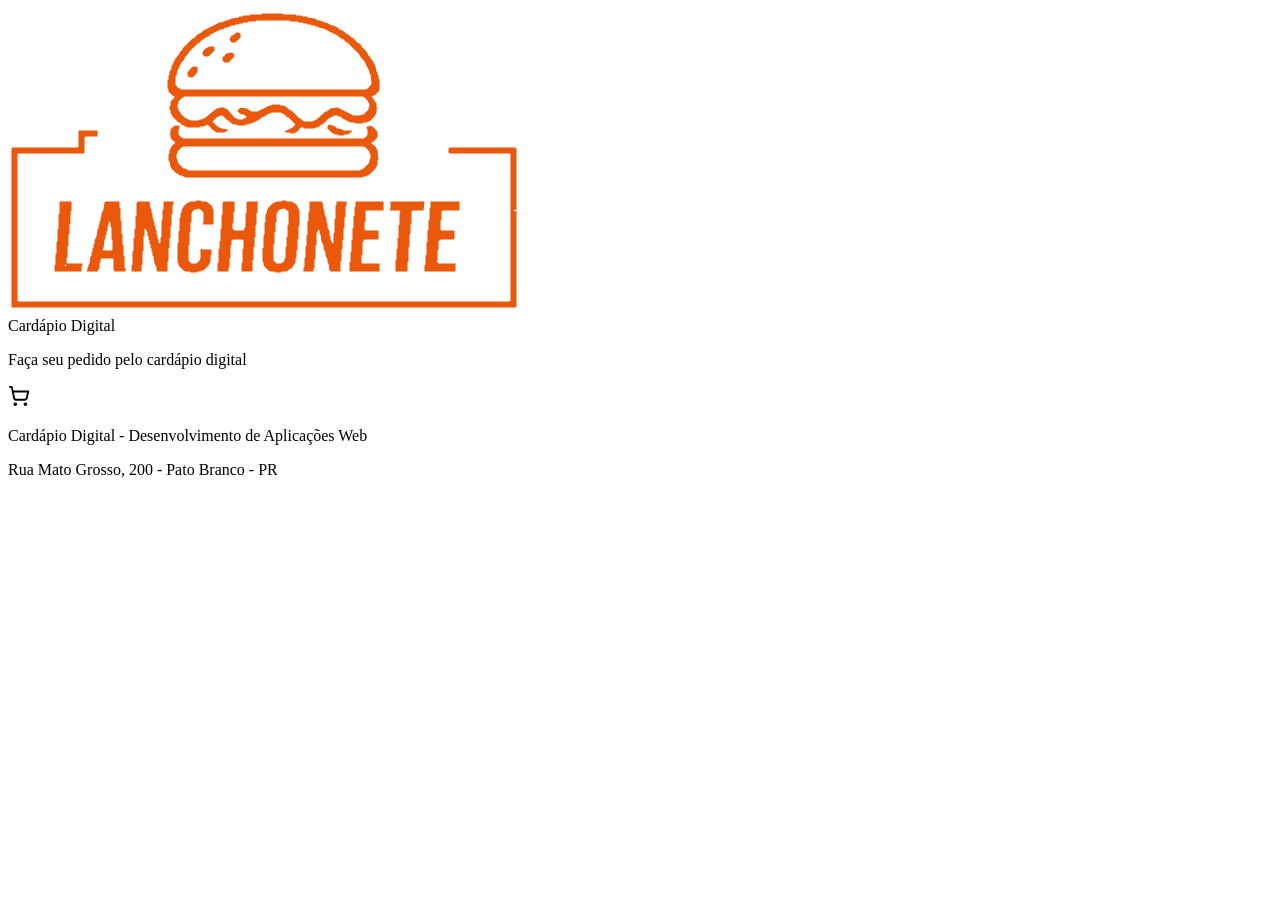
==== cardapio-html/index.html @ b9a0f02f "cardapio_1" ====
<!DOCTYPE html>
<html lang="pt-BR">

<head>
    <meta charset="UTF-8">
    <meta name="viewport" content="width=device-width, initial-scale=1.0">
    <title>Cardápio Digital</title>
</head>

<body>
    <header>
        <div>
            <img src="./assets/img/logo_lanchonete.svg" alt="Logo">
            <div>Cardápio Digital</div>
            <p>Faça seu pedido pelo cardápio digital</p>
        </div>

        <div>
            <img src="./assets/img/cart.svg" alt="Carrinho">
        </div>

    </header>
    <nav>
        <!-- colocar as opções de navegação aqui-->
    </nav>

    <main>
        <!-- colocar o conteudo principal aqui-->
    </main>

    <footer>
        <p>Cardápio Digital - Desenvolvimento de Aplicações Web</p>
        <p>Rua Mato Grosso, 200 - Pato Branco - PR</p>
    </footer>
</body>

</html>
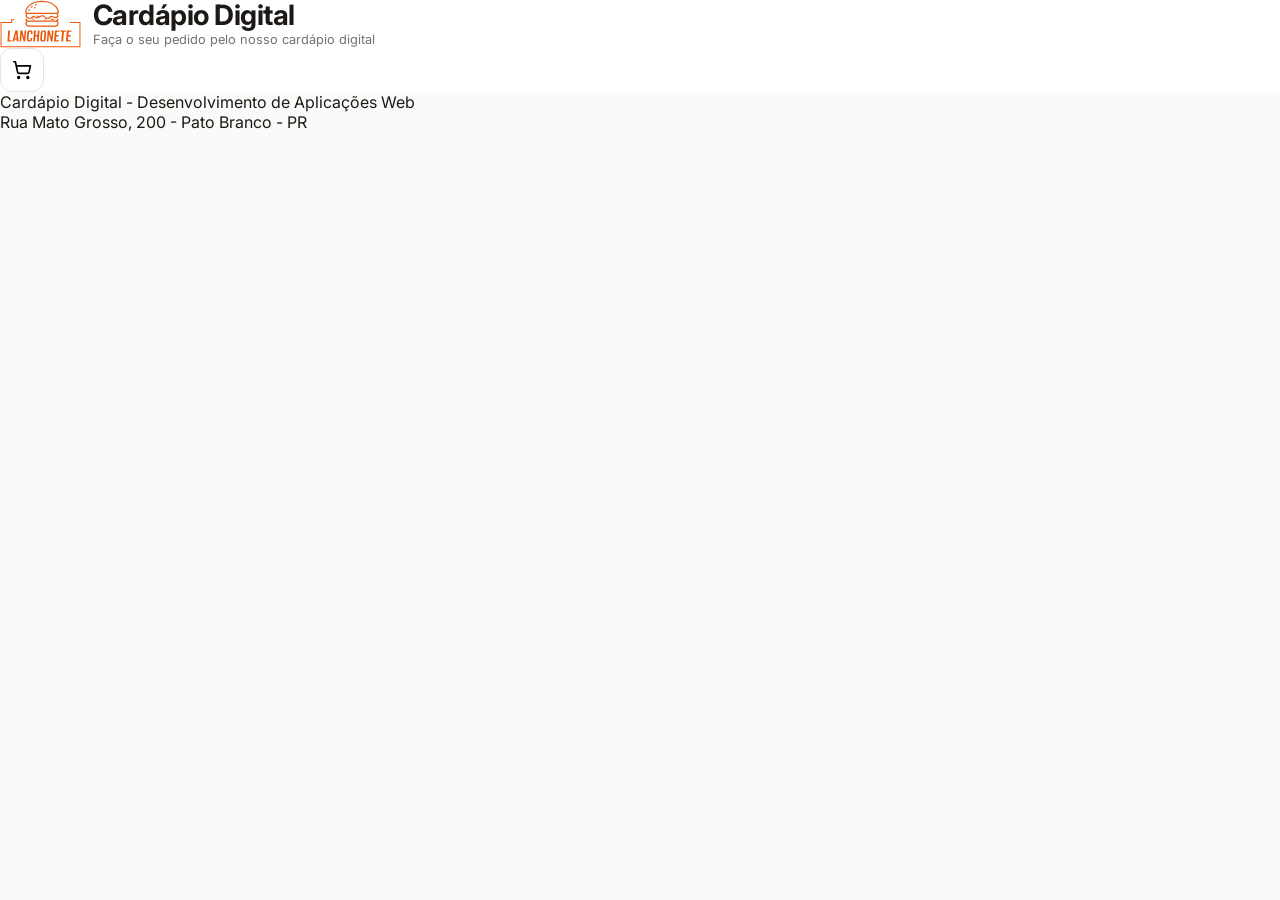
==== commit f0a68fc8: "alteração aula 14/08" ====
--- a/cardapio-html/index.html
+++ b/cardapio-html/index.html
@@ -5,17 +5,25 @@
     <meta charset="UTF-8">
     <meta name="viewport" content="width=device-width, initial-scale=1.0">
     <title>Cardápio Digital</title>
+
+    <link rel="preconnect" href="https://fonts.googleapis.com">
+    <link rel="preconnect" href="https://fonts.gstatic.com" crossorigin>
+    <link href="https://fonts.googleapis.com/css2?family=Inter:ital,opsz,wght@0,14..32,100..900;1,14..32,100..900&display=swap" rel="stylesheet">
+    
+    <link rel="stylesheet" href="./assets/css/estilo.css">
 </head>
 
 <body>
     <header>
-        <div>
+        <div class="brand">
             <img src="./assets/img/logo_lanchonete.svg" alt="Logo">
-            <div>Cardápio Digital</div>
-            <p>Faça seu pedido pelo cardápio digital</p>
+            <div>
+                <h1>Cardápio Digital</h1>
+                <p>Faça o seu pedido pelo nosso cardápio digital</p>
+            </div>
         </div>
 
-        <div>
+        <div class="cart-button">
             <img src="./assets/img/cart.svg" alt="Carrinho">
         </div>
 
--- a/cardapio-html/assets/css/estilo.css
+++ b/cardapio-html/assets/css/estilo.css
@@ -0,0 +1,64 @@
+:root {
+    --text: #1c1917;
+}
+/******
+* GENERICS
+*******/
+* {
+    margin: 0;
+    padding: 0;
+    box-sizing: border-box;
+}
+body {
+    font-family: "Inter", sans-serif;
+    color: var(--text);
+    min-height: 100vh;
+    color: var(--text);
+    background-color: #fafaf9;
+}
+
+
+/**********
+* CABECALHO
+**********/
+header {
+    background-color: #ffffff;
+}
+
+header .brand {
+    display: flex;
+    align-items: center;
+    gap: 0.75rem;
+}
+
+header .brand img {
+    height: 3rem;
+}
+
+header .brand h1 {
+    font-size: 1.75rem;
+    font-weight: 700;
+    line-height: 1.05;
+    letter-spacing: -0.5px;
+}
+
+header .brand p {
+    margin-top: 2px;
+    font-size: 0.8rem;
+    color: #78716c;
+}
+
+header .cart-button {
+    display: flex;
+    border: 1px solid #e7e5e4;
+    width: 2.75rem;
+    height: 2.75rem;
+    align-items: center;
+    justify-content: center;
+    border-radius: 0.75rem;
+}
+
+header .cart-button img {
+    width: 1.25rem;
+    height: 1.25rem;
+}
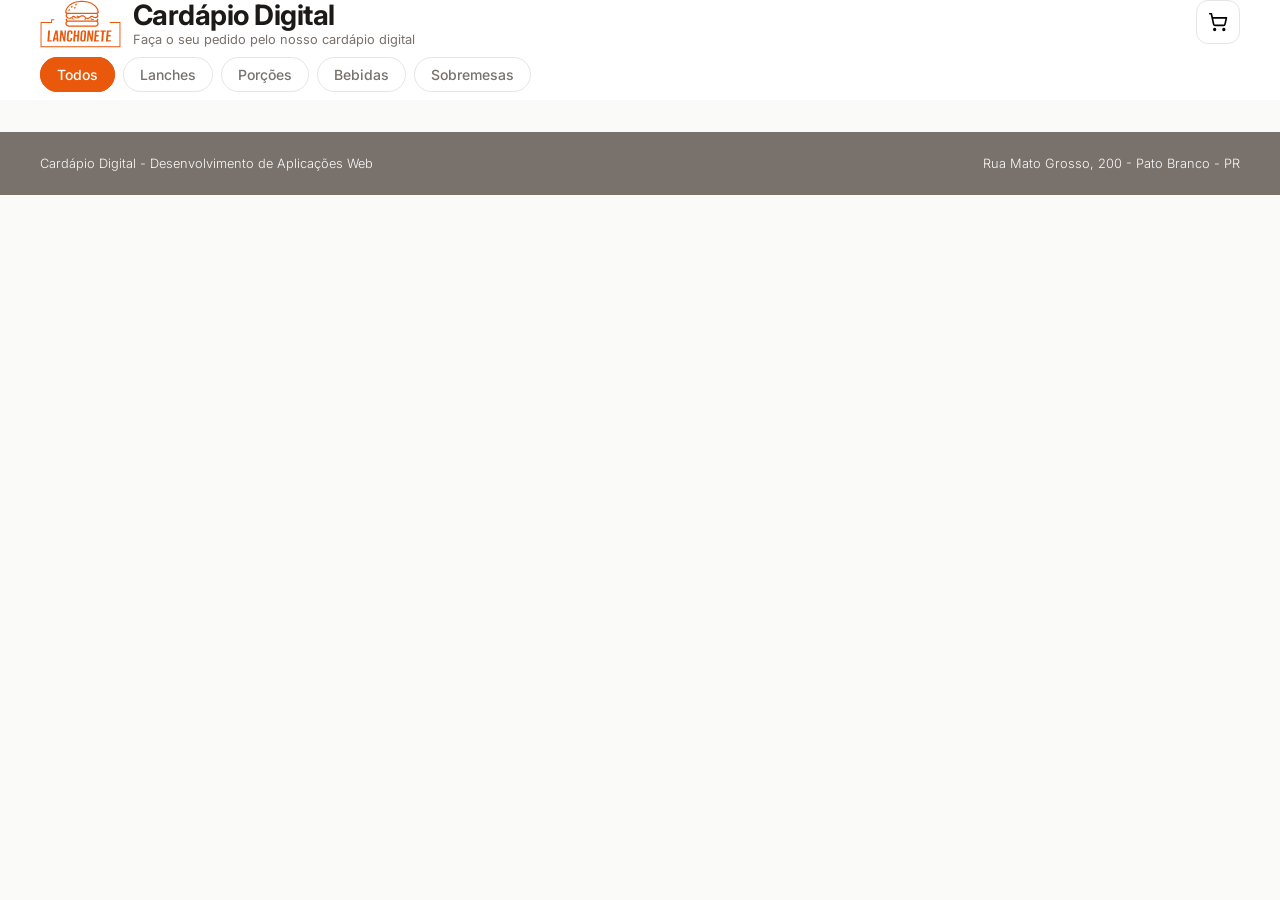
==== commit 0c768de7: "aula 21/08" ====
--- a/cardapio-html/index.html
+++ b/cardapio-html/index.html
@@ -5,41 +5,55 @@
     <meta charset="UTF-8">
     <meta name="viewport" content="width=device-width, initial-scale=1.0">
     <title>Cardápio Digital</title>
-
-    <link rel="preconnect" href="https://fonts.googleapis.com">
-    <link rel="preconnect" href="https://fonts.gstatic.com" crossorigin>
-    <link href="https://fonts.googleapis.com/css2?family=Inter:ital,opsz,wght@0,14..32,100..900;1,14..32,100..900&display=swap" rel="stylesheet">
-    
-    <link rel="stylesheet" href="./assets/css/estilo.css">
+     <link rel="preconnect" href="https://fonts.googleapis.com">
+     <link rel="preconnect" href="https://fonts.gstatic.com" crossorigin>
+     <link href="https://fonts.googleapis.com/css2?family=Inter:ital,opsz,wght@0,14..32,100..900;1,14..32,100..900&family=Karla:ital,wght@0,200..800;1,200..800&family=Quicksand:wght@300..700&family=Work+Sans:ital,wght@0,100..900;1,100..900&display=swap" rel="stylesheet">
+      <link rel="stylesheet" href="./assets/css/estilo.css">
 </head>
 
 <body>
-    <header>
-        <div class="brand">
-            <img src="./assets/img/logo_lanchonete.svg" alt="Logo">
-            <div>
-                <h1>Cardápio Digital</h1>
-                <p>Faça o seu pedido pelo nosso cardápio digital</p>
+
+<header>
+        <div class="container">
+            <div class="brand">
+                <img src="./assets/img/logo_lanchonete.svg" alt="Logo">
+                <div>
+                    <h1>Cardápio Digital</h1>
+                    <p>Faça o seu pedido pelo nosso cardápio digital</p>
+                </div>
+            </div>
+            <div class="cart-button">
+                <img src="./assets/img/cart.svg" alt="Carrinho">
             </div>
         </div>
+</header>
 
-        <div class="cart-button">
-            <img src="./assets/img/cart.svg" alt="Carrinho">
-        </div>
 
+<body>
+    <header>
     </header>
+
     <nav>
-        <!-- colocar as opções de navegação aqui-->
+        <ul class="container">
+            <li><a href="#" class="active">Todos</a></li>
+            <li><a href="#Lanches">Lanches</a></li>
+            <li><a href="#Porções">Porções</a></li>
+            <li><a href="#Bebidas">Bebidas</a></li>
+            <li><a href="#Sobremesas">Sobremesas</a></li>
+        </ul>
     </nav>
 
     <main>
-        <!-- colocar o conteudo principal aqui-->
+        <!--Colocar o conteúdo principal aqui  (cards de produtos)-->
     </main>
 
     <footer>
-        <p>Cardápio Digital - Desenvolvimento de Aplicações Web</p>
-        <p>Rua Mato Grosso, 200 - Pato Branco - PR</p>
+        <div class="container">
+            <p>Cardápio Digital - Desenvolvimento de Aplicações Web</p>
+            <p>Rua Mato Grosso, 200 - Pato Branco - PR</p>
+     </div> 
     </footer>
+
 </body>
 
 </html>
--- a/cardapio-html/assets/css/estilo.css
+++ b/cardapio-html/assets/css/estilo.css
@@ -1,28 +1,43 @@
 :root {
     --text: #1c1917;
+    --text-muted: #78716c;
+
+    --bg: #fafaf9;
+    --primary: #ea580c;
 }
-/******
+
+/**
 * GENERICS
-*******/
+***/
 * {
     margin: 0;
     padding: 0;
     box-sizing: border-box;
 }
+
 body {
     font-family: "Inter", sans-serif;
-    color: var(--text);
     min-height: 100vh;
     color: var(--text);
-    background-color: #fafaf9;
+    background-color: var(--bg);
 }
 
+.container {
+    width: min(100% - 2rem, 1200px);
+    margin-inline: auto;
+}
 
-/**********
+/****
 * CABECALHO
-**********/
+****/
 header {
     background-color: #ffffff;
+}
+
+header .container,
+footer .container {
+    display: flex;
+    justify-content: space-between;
 }
 
 header .brand {
@@ -45,7 +60,7 @@
 header .brand p {
     margin-top: 2px;
     font-size: 0.8rem;
-    color: #78716c;
+    color: var(--text-muted);
 }
 
 header .cart-button {
@@ -61,4 +76,57 @@
 header .cart-button img {
     width: 1.25rem;
     height: 1.25rem;
-}+}
+
+/* NAVEGAÇÃO */
+nav {
+    background-color: #fff;
+}
+
+nav ul {
+    display: flex;
+    list-style: none;
+    gap: 0.5rem;
+    padding-block: 1rem;
+}
+
+nav ul a {
+    border: 1px solid #E7E5E4;
+    border-radius: 99px;
+    padding: 0.5rem 1rem;
+    text-decoration: none;
+    color: var(--text-muted);
+    font-size: 0.875rem;
+    font-weight: 500;
+}
+
+nav ul a.active {
+    border-color: var(--primary);
+    background-color: var(--primary);
+    color: #fff;
+}
+
+nav ul a:not(a.active):hover {
+    border-color: var(--primary);
+    color: var(--primary);
+}
+
+/****
+*FOOTER
+****/
+footer {
+    background-color: var(--text-muted);
+    color: var(--bg);
+    font-size: 0.8rem;
+    font-weight: 300;
+    margin-top: 2rem;
+    padding-block: 1.5rem;
+}
+
+footer .container {
+    align-items: center;
+}
+
+/*footer p {
+    text-align: center;
+}*/
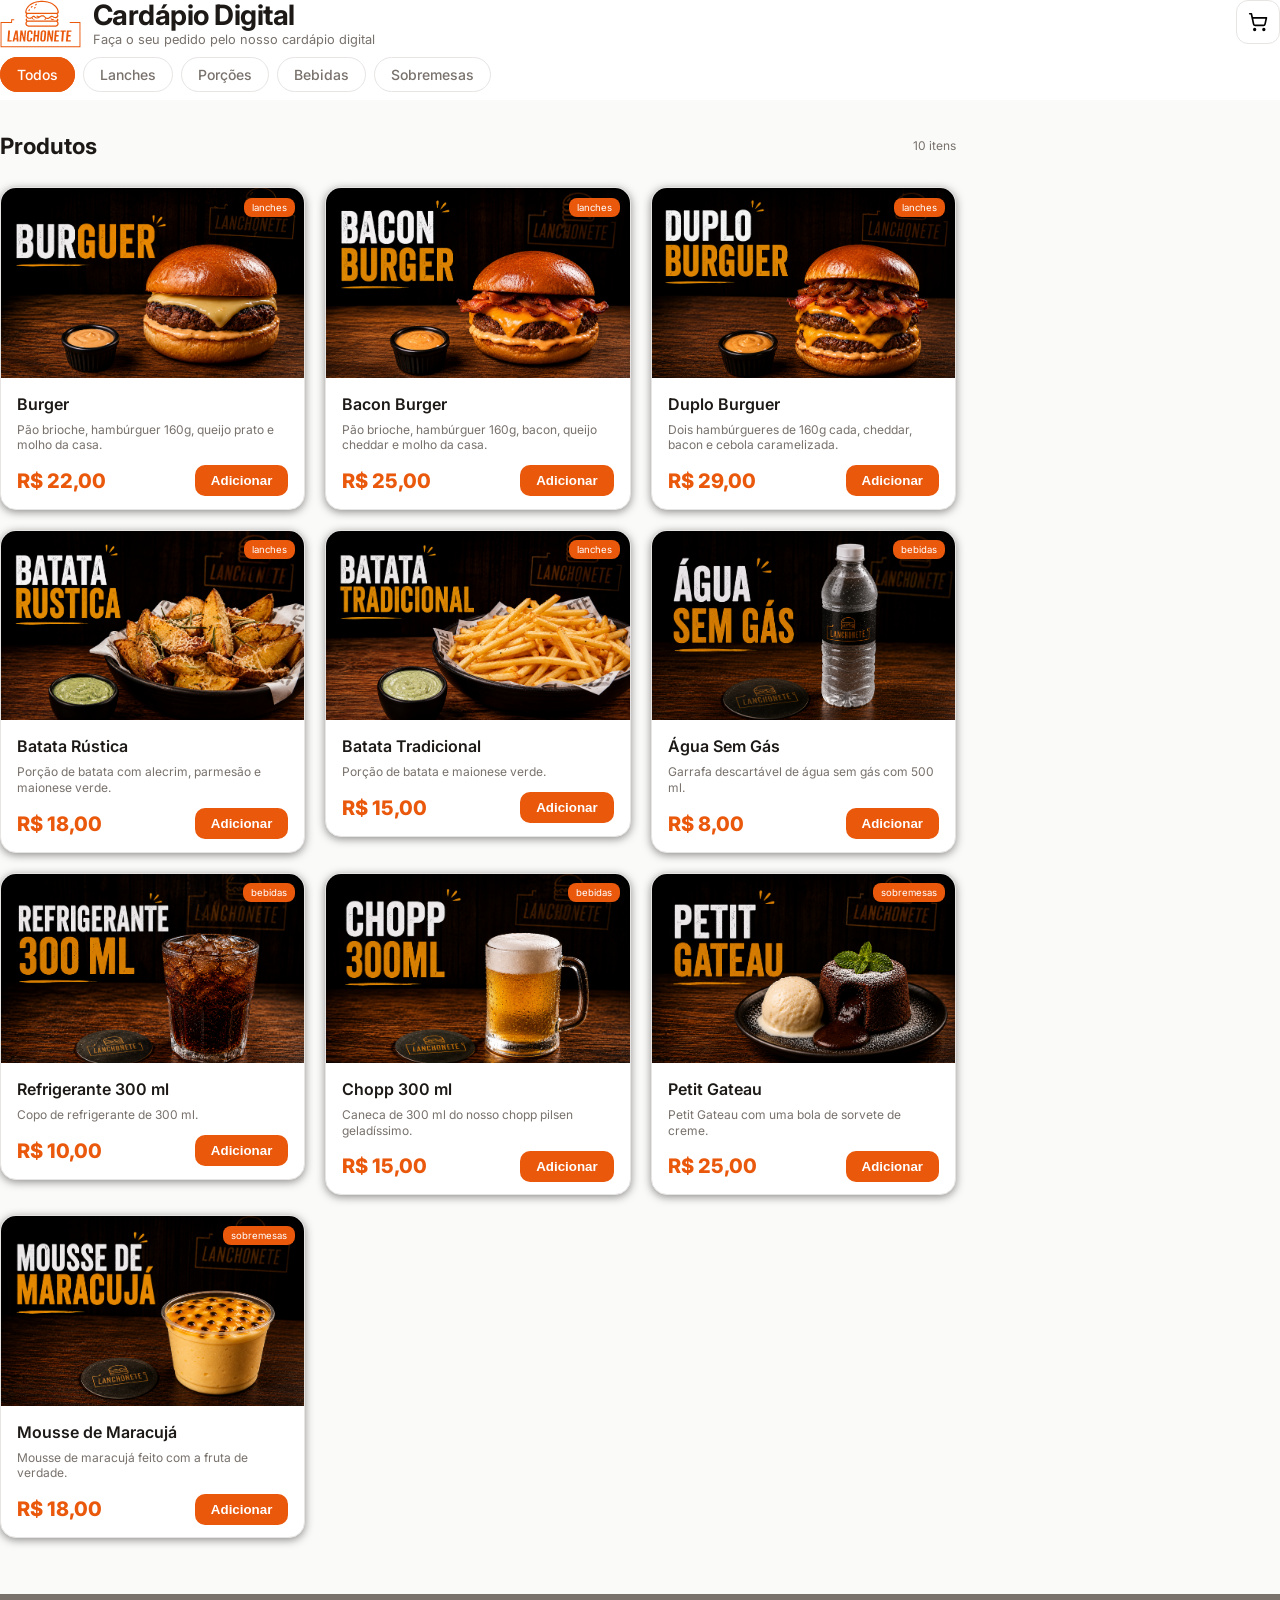
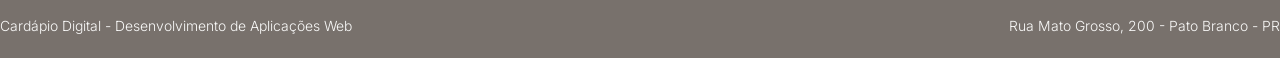
==== commit eba8d26c: "aula 28/08" ====
--- a/cardapio-html/index.html
+++ b/cardapio-html/index.html
@@ -5,15 +5,17 @@
     <meta charset="UTF-8">
     <meta name="viewport" content="width=device-width, initial-scale=1.0">
     <title>Cardápio Digital</title>
-     <link rel="preconnect" href="https://fonts.googleapis.com">
-     <link rel="preconnect" href="https://fonts.gstatic.com" crossorigin>
-     <link href="https://fonts.googleapis.com/css2?family=Inter:ital,opsz,wght@0,14..32,100..900;1,14..32,100..900&family=Karla:ital,wght@0,200..800;1,200..800&family=Quicksand:wght@300..700&family=Work+Sans:ital,wght@0,100..900;1,100..900&display=swap" rel="stylesheet">
-      <link rel="stylesheet" href="./assets/css/estilo.css">
+    <link rel="preconnect" href="https://fonts.googleapis.com">
+    <link rel="preconnect" href="https://fonts.gstatic.com" crossorigin>
+    <link
+        href="https://fonts.googleapis.com/css2?family=Inter:ital,opsz,wght@0,14..32,100..900;1,14..32,100..900&family=Karla:ital,wght@0,200..800;1,200..800&family=Quicksand:wght@300..700&family=Work+Sans:ital,wght@0,100..900;1,100..900&display=swap"
+        rel="stylesheet">
+    <link rel="stylesheet" href="./assets/css/estilo.css">
 </head>
 
 <body>
 
-<header>
+    <header>
         <div class="container">
             <div class="brand">
                 <img src="./assets/img/logo_lanchonete.svg" alt="Logo">
@@ -26,34 +28,167 @@
                 <img src="./assets/img/cart.svg" alt="Carrinho">
             </div>
         </div>
-</header>
+    </header>
 
 
-<body>
-    <header>
-    </header>
+    <body>
+        <header>
+        </header>
 
-    <nav>
-        <ul class="container">
-            <li><a href="#" class="active">Todos</a></li>
-            <li><a href="#Lanches">Lanches</a></li>
-            <li><a href="#Porções">Porções</a></li>
-            <li><a href="#Bebidas">Bebidas</a></li>
-            <li><a href="#Sobremesas">Sobremesas</a></li>
-        </ul>
-    </nav>
+        <nav>
+            <ul class="container">
+                <li><a href="#" class="active">Todos</a></li>
+                <li><a href="#Lanches">Lanches</a></li>
+                <li><a href="#Porções">Porções</a></li>
+                <li><a href="#Bebidas">Bebidas</a></li>
+                <li><a href="#Sobremesas">Sobremesas</a></li>
+            </ul>
+        </nav>
 
-    <main>
-        <!--Colocar o conteúdo principal aqui  (cards de produtos)-->
-    </main>
+        <main>
 
-    <footer>
-        <div class="container">
-            <p>Cardápio Digital - Desenvolvimento de Aplicações Web</p>
-            <p>Rua Mato Grosso, 200 - Pato Branco - PR</p>
-     </div> 
-    </footer>
+            <section>
+                <header>
+                    <h2>Produtos</h2>
+                    <p>10 itens</p>
+                </header>
 
-</body>
+                <article>
+                    <figure>
+                        <img src="./assets/img/burger.png" alt="Burguer">
+                        <figcaption>Lanches</figcaption>
+                    </figure>
+
+                    <h3>Burger</h3>
+                    <p>Pão brioche, hambúrguer 160g, queijo prato e molho da casa.</p>
+                    <p>R$ 22,00</p>
+                    <button type="button">Adicionar</button>
+                </article>
+
+
+                <article>
+                    <figure>
+                        <img src="./assets/img/burger-bacon.png" alt="Bacon Burger">
+                        <figcaption>Lanches</figcaption>
+                    </figure>
+
+                    <h3>Bacon Burger</h3>
+                    <p>Pão brioche, hambúrguer 160g, bacon, queijo cheddar e molho da casa.</p>
+                    <p>R$ 25,00</p>
+                    <button type="button">Adicionar</button>
+                </article>
+
+
+                <article>
+                    <figure>
+                        <img src="./assets/img/burger-double.png" alt="Duplo Burguer">
+                        <figcaption>Lanches</figcaption>
+                    </figure>
+
+                    <h3>Duplo Burguer</h3>
+                    <p>Dois hambúrgueres de 160g cada, cheddar, bacon e cebola caramelizada.</p>
+                    <p>R$ 29,00</p>
+                    <button type="button">Adicionar</button>
+                </article>
+
+                <article>
+                    <figure>
+                        <img src="./assets/img/batata-rustica.png" alt="Batata Rústica">
+                        <figcaption>Lanches</figcaption>
+                    </figure>
+
+                    <h3>Batata Rústica</h3>
+                    <p>Porção de batata com alecrim, parmesão e maionese verde.</p>
+                    <p>R$ 18,00</p>
+                    <button type="button">Adicionar</button>
+                </article>
+
+                <article>
+                    <figure>
+                        <img src="./assets/img/batata-tradicional.png" alt="Batata Tradicional">
+                        <figcaption>Lanches</figcaption>
+                    </figure>
+
+                    <h3>Batata Tradicional</h3>
+                    <p>Porção de batata e maionese verde.</p>
+                    <p>R$ 15,00</p>
+                    <button type="button">Adicionar</button>
+                </article>
+
+                <article>
+                    <figure>
+                        <img src="./assets/img/agua.png" alt="Água Sem Gás">
+                        <figcaption>Bebidas</figcaption>
+                    </figure>
+
+                    <h3>Água Sem Gás</h3>
+                    <p>Garrafa descartável de água sem gás com 500 ml.</p>
+                    <p>R$ 8,00</p>
+                    <button type="button">Adicionar</button>
+                </article>
+
+                <article>
+                    <figure>
+                        <img src="./assets/img/refri.png" alt="Refrigerante 300 ml">
+                        <figcaption>Bebidas</figcaption>
+                    </figure>
+
+                    <h3>Refrigerante 300 ml</h3>
+                    <p>Copo de refrigerante de 300 ml.</p>
+                    <p>R$ 10,00</p>
+                    <button type="button">Adicionar</button>
+                </article>
+
+                <article>
+                    <figure>
+                        <img src="./assets/img/chopp.png" alt="Chopp 300 ml">
+                        <figcaption>Bebidas</figcaption>
+                    </figure>
+
+                    <h3>Chopp 300 ml</h3>
+                    <p>Caneca de 300 ml do nosso chopp pilsen geladíssimo.</p>
+                    <p>R$ 15,00</p>
+                    <button type="button">Adicionar</button>
+                </article>
+
+                <article>
+                    <figure>
+                        <img src="./assets/img/petit-gateau.png" alt="Petit Gateau">
+                        <figcaption>Sobremesas</figcaption>
+                    </figure>
+
+                    <h3>Petit Gateau</h3>
+                    <p>Petit Gateau com uma bola de sorvete de creme.</p>
+                    <p>R$ 25,00</p>
+                    <button type="button">Adicionar</button>
+                </article>
+
+                <article>
+                    <figure>
+                        <img src="./assets/img/mousse-maracuja.png" alt="Mousse de Maracujá">
+                        <figcaption>Sobremesas</figcaption>
+                    </figure>
+
+                    <h3>Mousse de Maracujá</h3>
+                    <p>Mousse de maracujá feito com a fruta de verdade.</p>
+                    <p>R$ 18,00</p>
+                    <button type="button">Adicionar</button>
+                </article>
+            </section>
+
+            <aside>
+
+            </aside>
+
+        </main>
+
+        <footer>
+            <div class="container">
+                <p>Cardápio Digital - Desenvolvimento de Aplicações Web</p>
+                <p>Rua Mato Grosso, 200 - Pato Branco - PR</p>
+            </div>
+        </footer>
+
+    </body>
 
 </html>
--- a/cardapio-html/assets/css/estilo.css
+++ b/cardapio-html/assets/css/estilo.css
@@ -1,14 +1,13 @@
 :root {
     --text: #1c1917;
     --text-muted: #78716c;
-
+    
     --bg: #fafaf9;
     --primary: #ea580c;
-}
-
-/**
-* GENERICS
-***/
+
+    --border: #e7e5e4;
+}
+/* Reset CSS */
 * {
     margin: 0;
     padding: 0;
@@ -23,19 +22,19 @@
 }
 
 .container {
-    width: min(100% - 2rem, 1200px);
+    width: min(100%, 1920px);
     margin-inline: auto;
 }
 
-/****
-* CABECALHO
-****/
-header {
+/* Header 
+HEADER
+*/
+
+body > header {
     background-color: #ffffff;
 }
 
-header .container,
-footer .container {
+header .container {
     display: flex;
     justify-content: space-between;
 }
@@ -54,7 +53,7 @@
     font-size: 1.75rem;
     font-weight: 700;
     line-height: 1.05;
-    letter-spacing: -0.5px;
+    letter-spacing: -0.5px; 
 }
 
 header .brand p {
@@ -62,14 +61,13 @@
     font-size: 0.8rem;
     color: var(--text-muted);
 }
-
-header .cart-button {
-    display: flex;
-    border: 1px solid #e7e5e4;
+header .cart-button {    
+    border: 1px solid var(--border);
+    display: flex;
     width: 2.75rem;
     height: 2.75rem;
     align-items: center;
-    justify-content: center;
+    justify-content: center ;
     border-radius: 0.75rem;
 }
 
@@ -78,22 +76,21 @@
     height: 1.25rem;
 }
 
-/* NAVEGAÇÃO */
 nav {
-    background-color: #fff;
+    background-color: #fff 
 }
 
 nav ul {
-    display: flex;
-    list-style: none;
-    gap: 0.5rem;
-    padding-block: 1rem;
+        display: flex; 
+        list-style: none;
+        gap: .5rem;
+        padding-block: 1rem;
 }
 
 nav ul a {
-    border: 1px solid #E7E5E4;
-    border-radius: 99px;
-    padding: 0.5rem 1rem;
+    border: 1px solid var(--border);
+    border-radius: 9999px;
+    padding: .5rem 1rem;
     text-decoration: none;
     color: var(--text-muted);
     font-size: 0.875rem;
@@ -101,23 +98,138 @@
 }
 
 nav ul a.active {
-    border-color: var(--primary);
+   border-color: var(--primary);
+   background-color: var(--primary);
+   color: #ffffff;
+}
+
+nav ul a:not(.active):hover {
+   border-color: var(--primary);
+   color: var(--primary);
+}
+
+/* Main 
+MAIN
+*/
+
+main {
+    display: grid;
+    grid-template-columns: minmax(0, 1fr) 300px;
+    gap: 1.5rem;
+    padding-block: 1.5rem;
+}
+
+main > section{
+    display: grid;
+    grid-template-columns: repeat(3, minmax(0px, 1fr));
+    gap: 1.25rem;
+    align-items: start;
+}
+
+main > section header {
+    display: flex;
+    grid-column: 1 / -1;
+    justify-content: space-between;
+    align-items: center;
+    padding-block: 0.5rem;
+}
+
+main > section header h2 {
+    font-size: 1.4rem;
+}
+
+main > section header p {
+    color: var(--text-muted);
+    font-size: 0.75rem;
+}
+
+main > section article {
+    display: grid;
+    grid-template-columns: 1fr auto;
+    overflow: hidden;
+    border: 1px solid var(--border);
+    border-radius: 1rem;
+    background-color: #ffffff;
+    box-shadow: 0 2px 8px rgb(36 33 31 / 50%);
+}
+
+section article figure {
+    position: relative;
+    grid-column: 1 / -1;
+    aspect-ratio: 16/10;   
+}
+
+section article figure img {
+    object-fit: cover;
+    width: 100%;
+    height: 100%;
+    display: block;
+}
+
+section article figure figcaption {
     background-color: var(--primary);
-    color: #fff;
-}
-
-nav ul a:not(a.active):hover {
-    border-color: var(--primary);
+    color: #ffffff;
+    font-size: 0.6rem;
+    text-transform: lowercase;
+    padding-block: 0.25rem;
+    padding-inline: 0.5rem;
+    border-radius: 0.5rem;
+    position: absolute;
+    top: 0.6rem;
+    right: 0.6rem;
+}
+
+section article h3,
+section article p {
+    grid-column: 1 / -1;
+    padding-inline: 1rem;
+}
+
+section article h3 {
+    padding-top: 1rem;
+    font-size: 1rem;
+    font-weight: 600;
+    line-height: 1.25;
+}
+
+section article p:first-of-type {
+    color: var(--text-muted);
+    padding-top: 0.5rem;
+    font-size: 0.75rem;
+    line-height: 1.3;
+}
+
+section article p:last-of-type {
     color: var(--primary);
-}
-
-/****
-*FOOTER
-****/
+    padding-block: 1rem;
+    font-size: 1.25rem;
+    font-weight: 800;
+    grid-column: 1;
+    align-self: center;
+}
+
+section article button {
+    background-color: var(--primary);
+    color: #ffffff;
+    border: 0;
+    padding: .5rem 1rem;
+    border-radius: 10px;
+    font-weight: 700;
+    cursor: pointer;
+    grid-column: 2;
+    align-self: center;
+    margin-right: 1rem;
+}
+
+/* Footer 
+FOOTER
+*/
+
+
 footer {
     background-color: var(--text-muted);
     color: var(--bg);
-    font-size: 0.8rem;
+    font-size: 0.87rem;
     font-weight: 300;
     margin-top: 2rem;
     padding-block: 1.5rem;
@@ -125,8 +237,6 @@
 
 footer .container {
     align-items: center;
-}
-
-/*footer p {
-    text-align: center;
-}*/+    display: flex;
+    justify-content: space-between;
+}
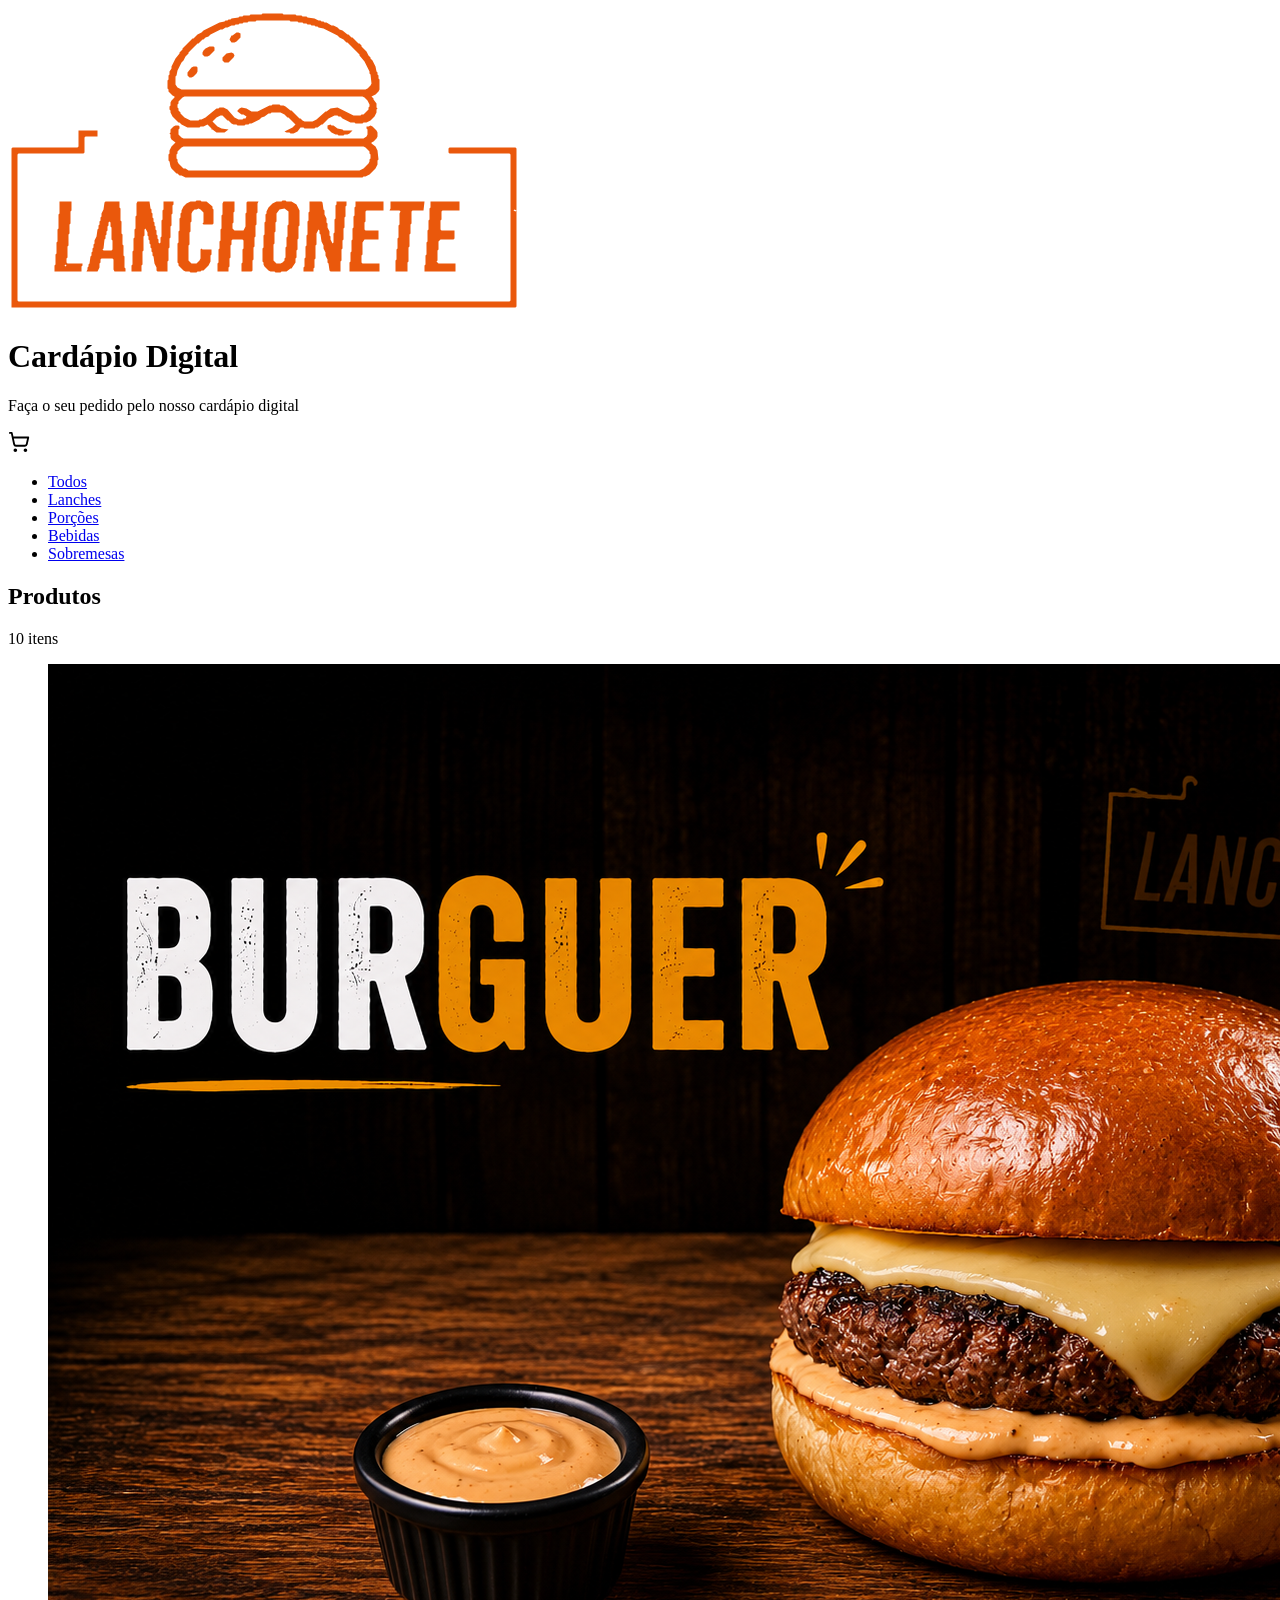
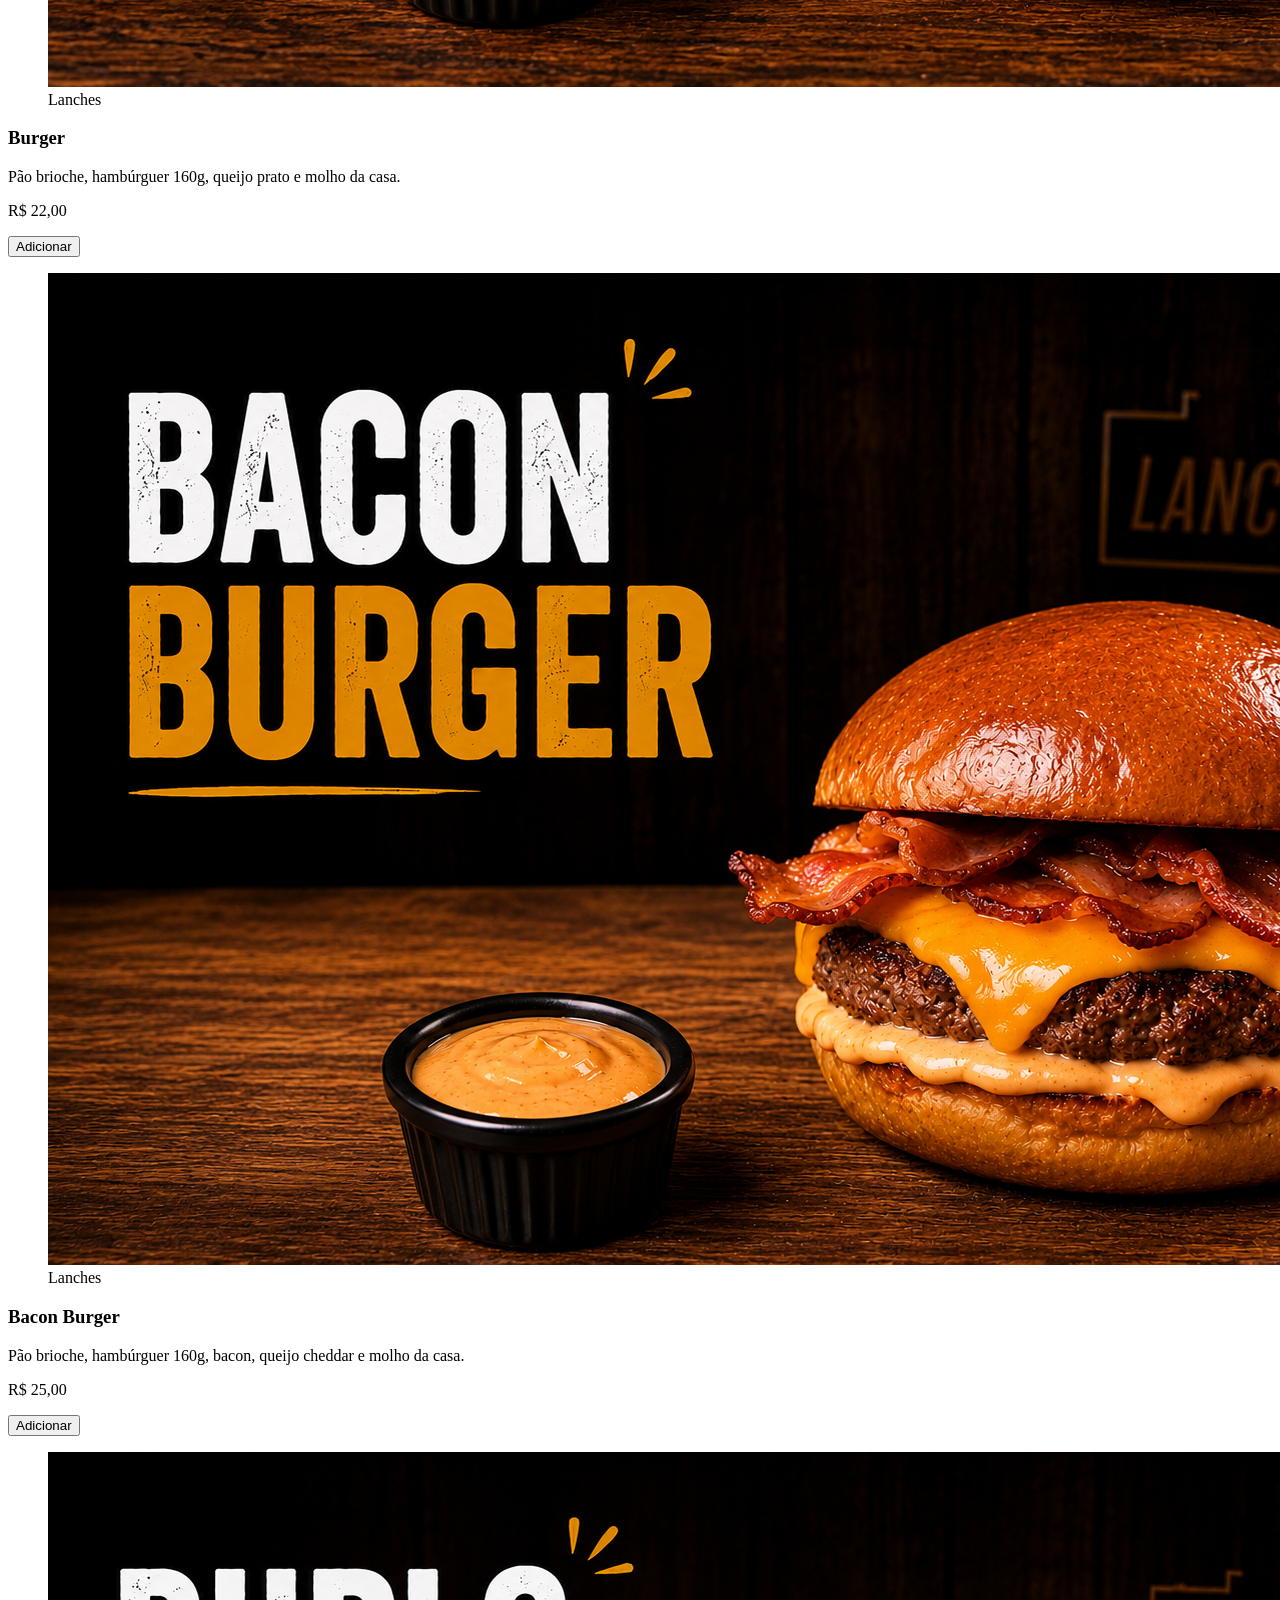
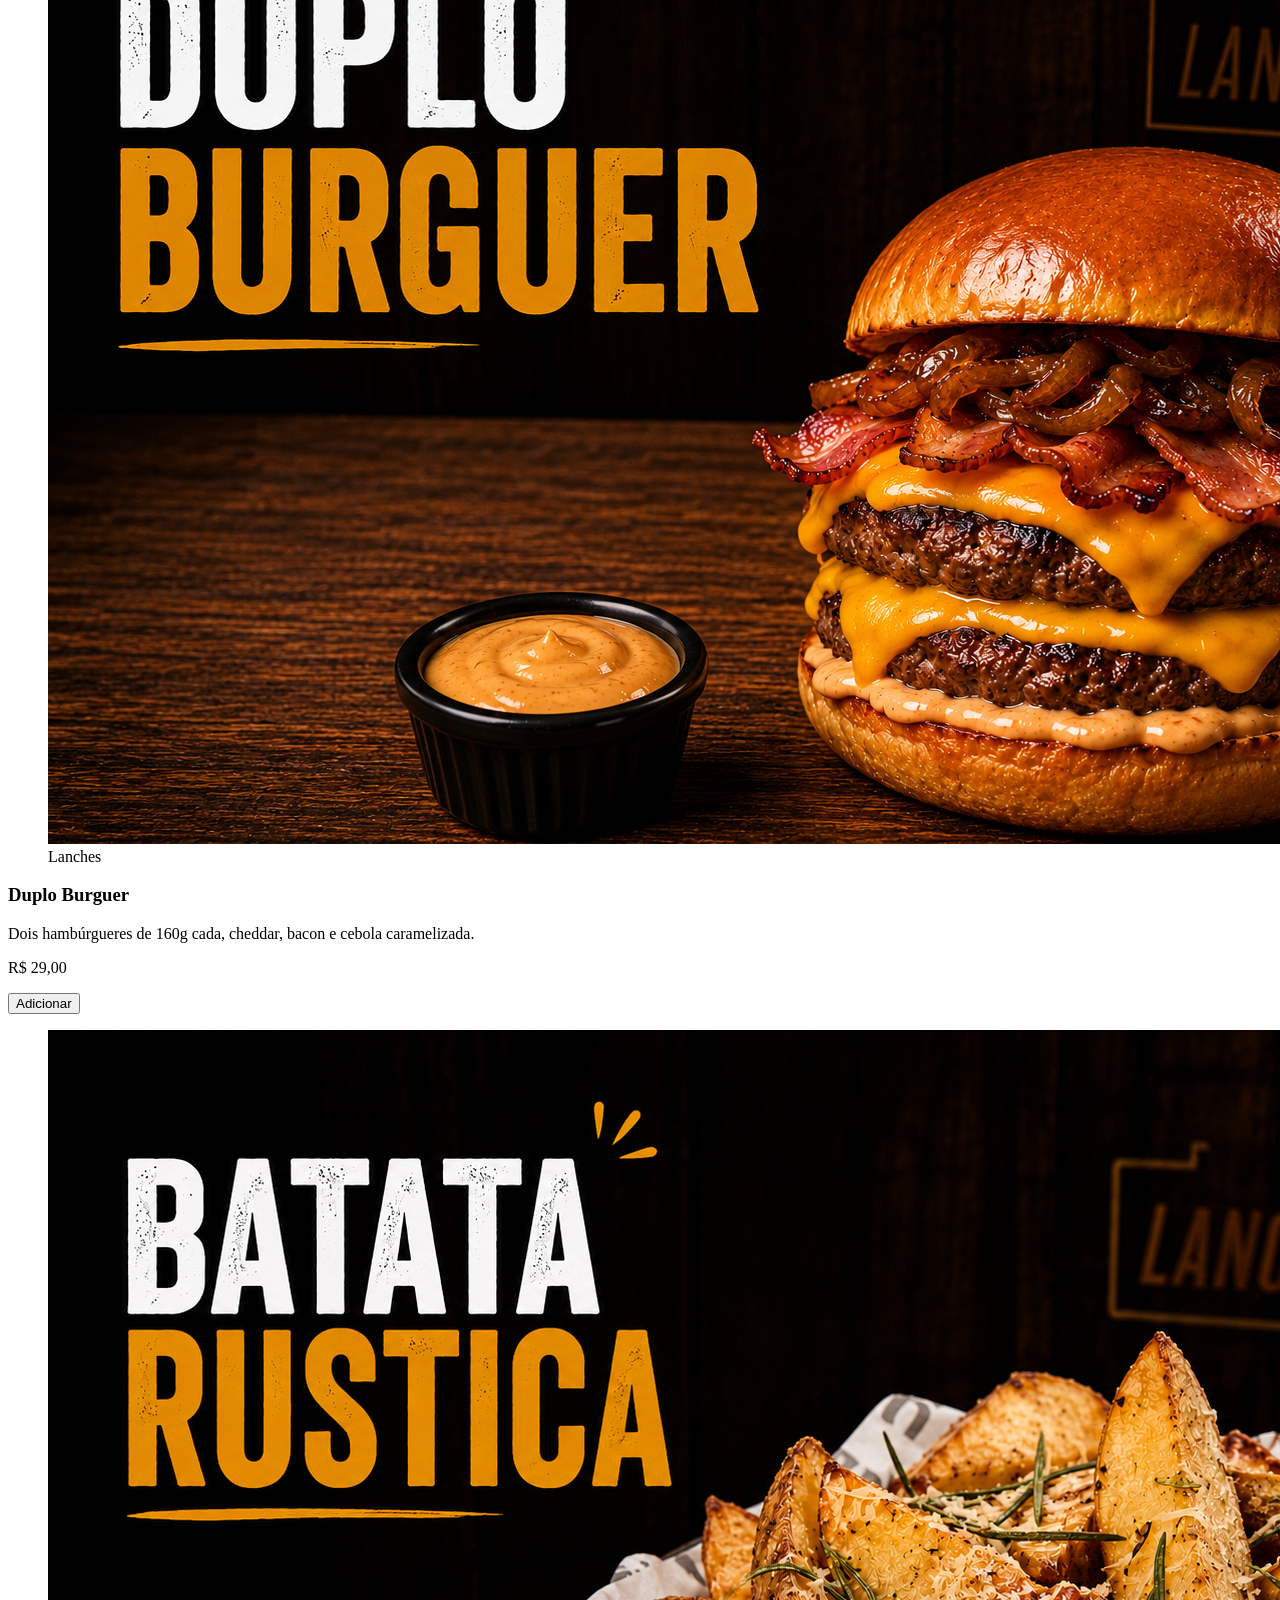
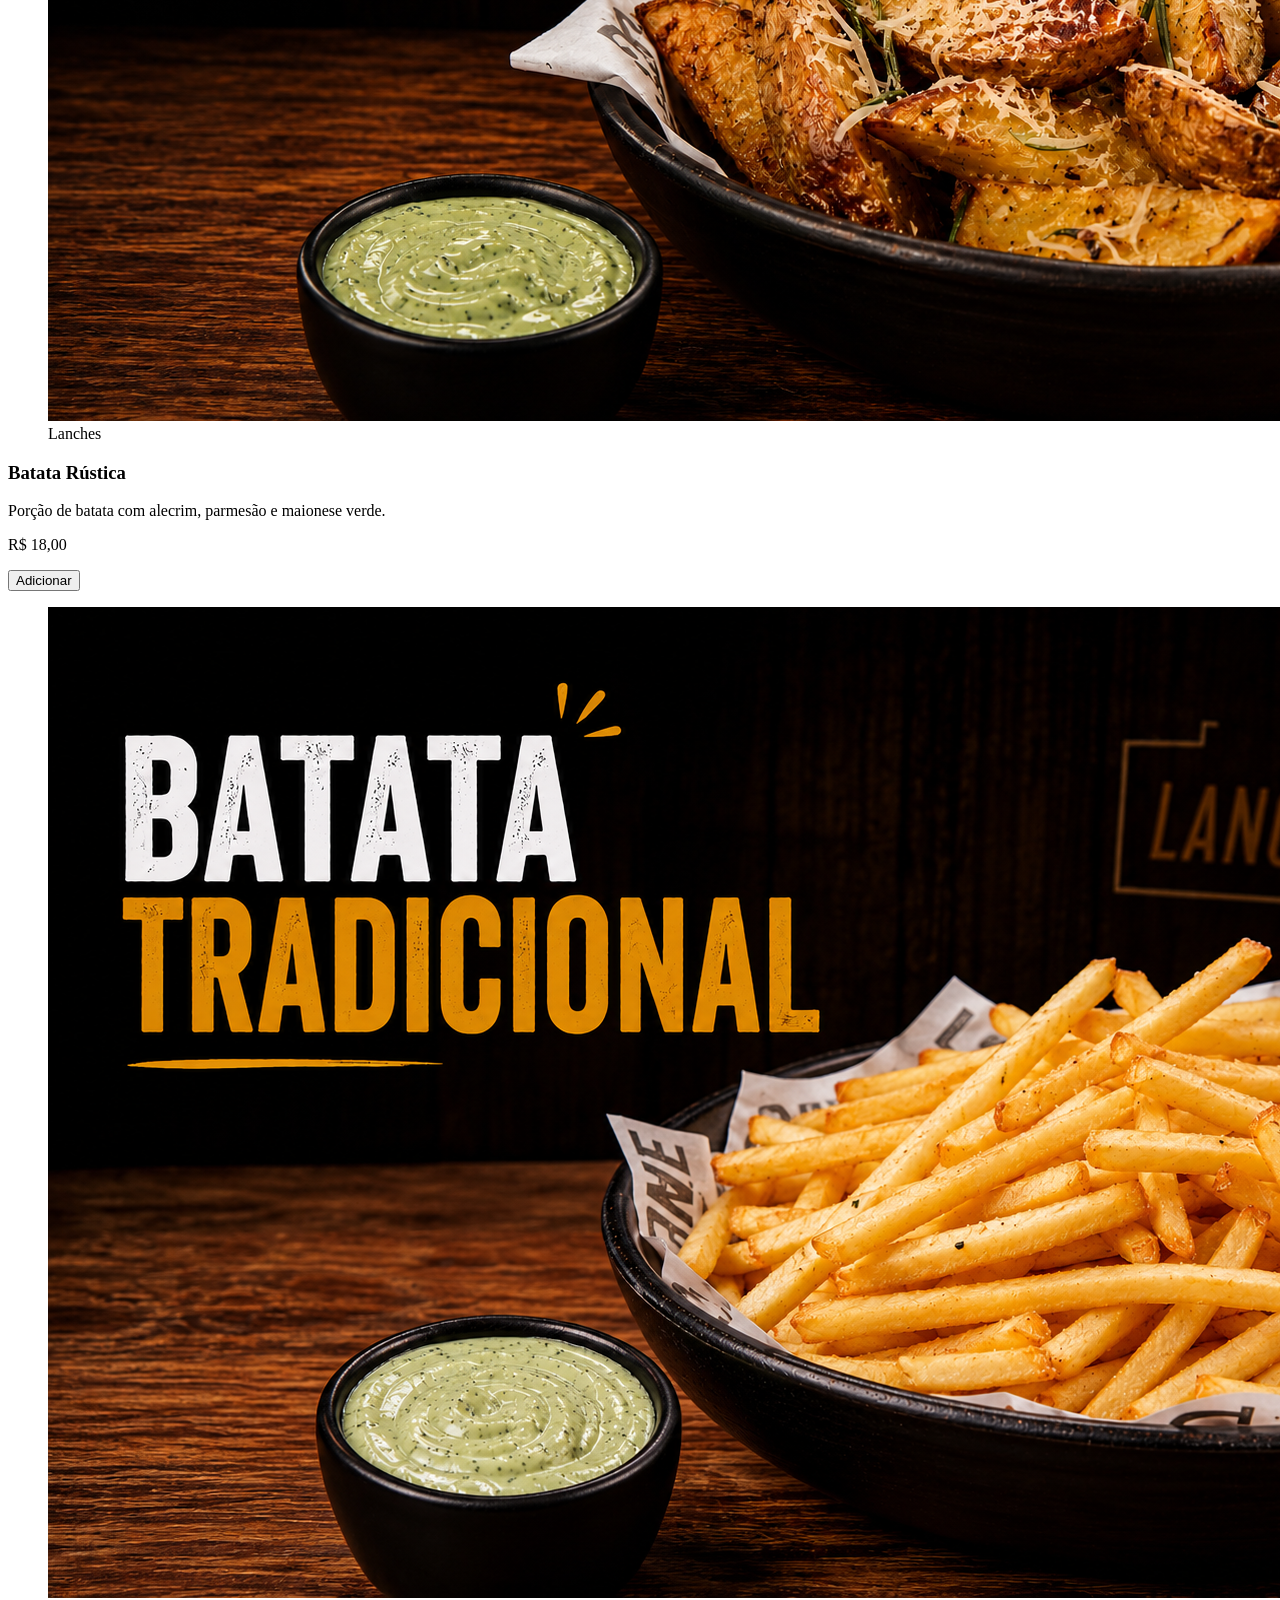
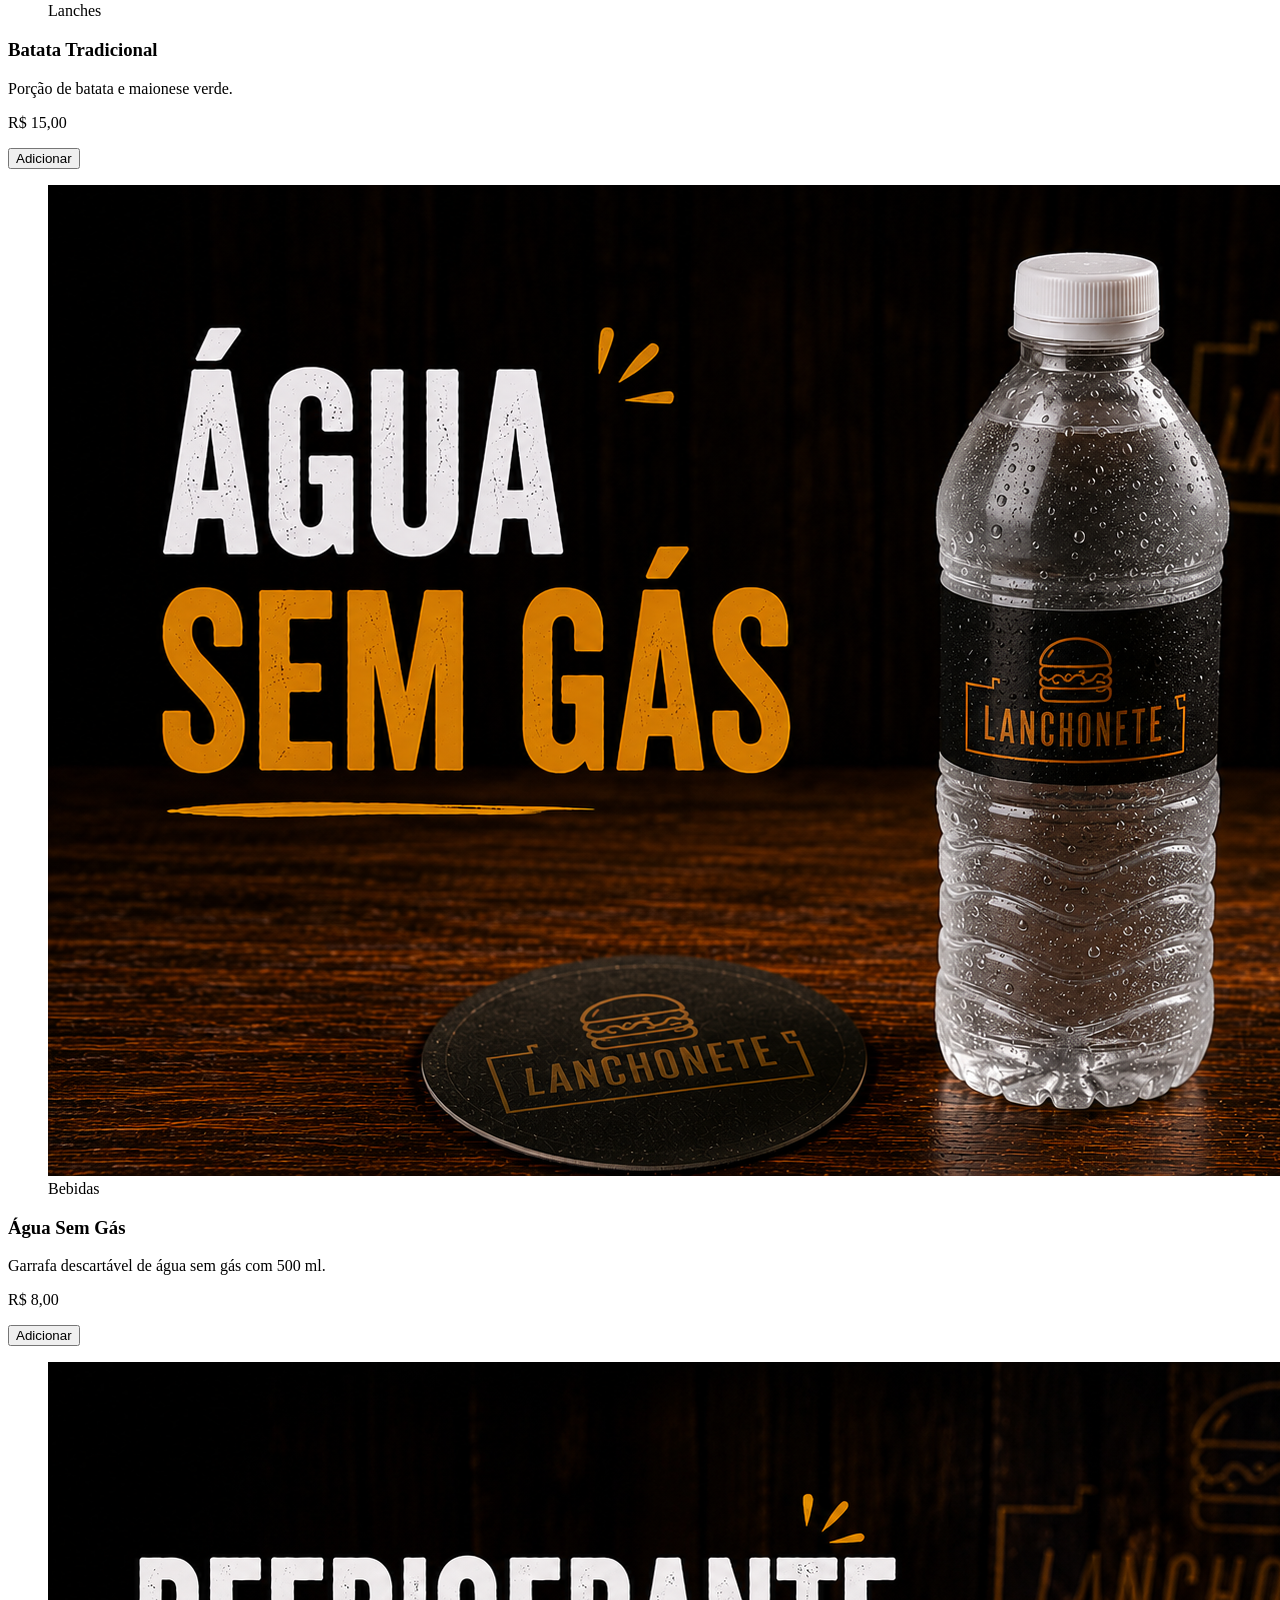
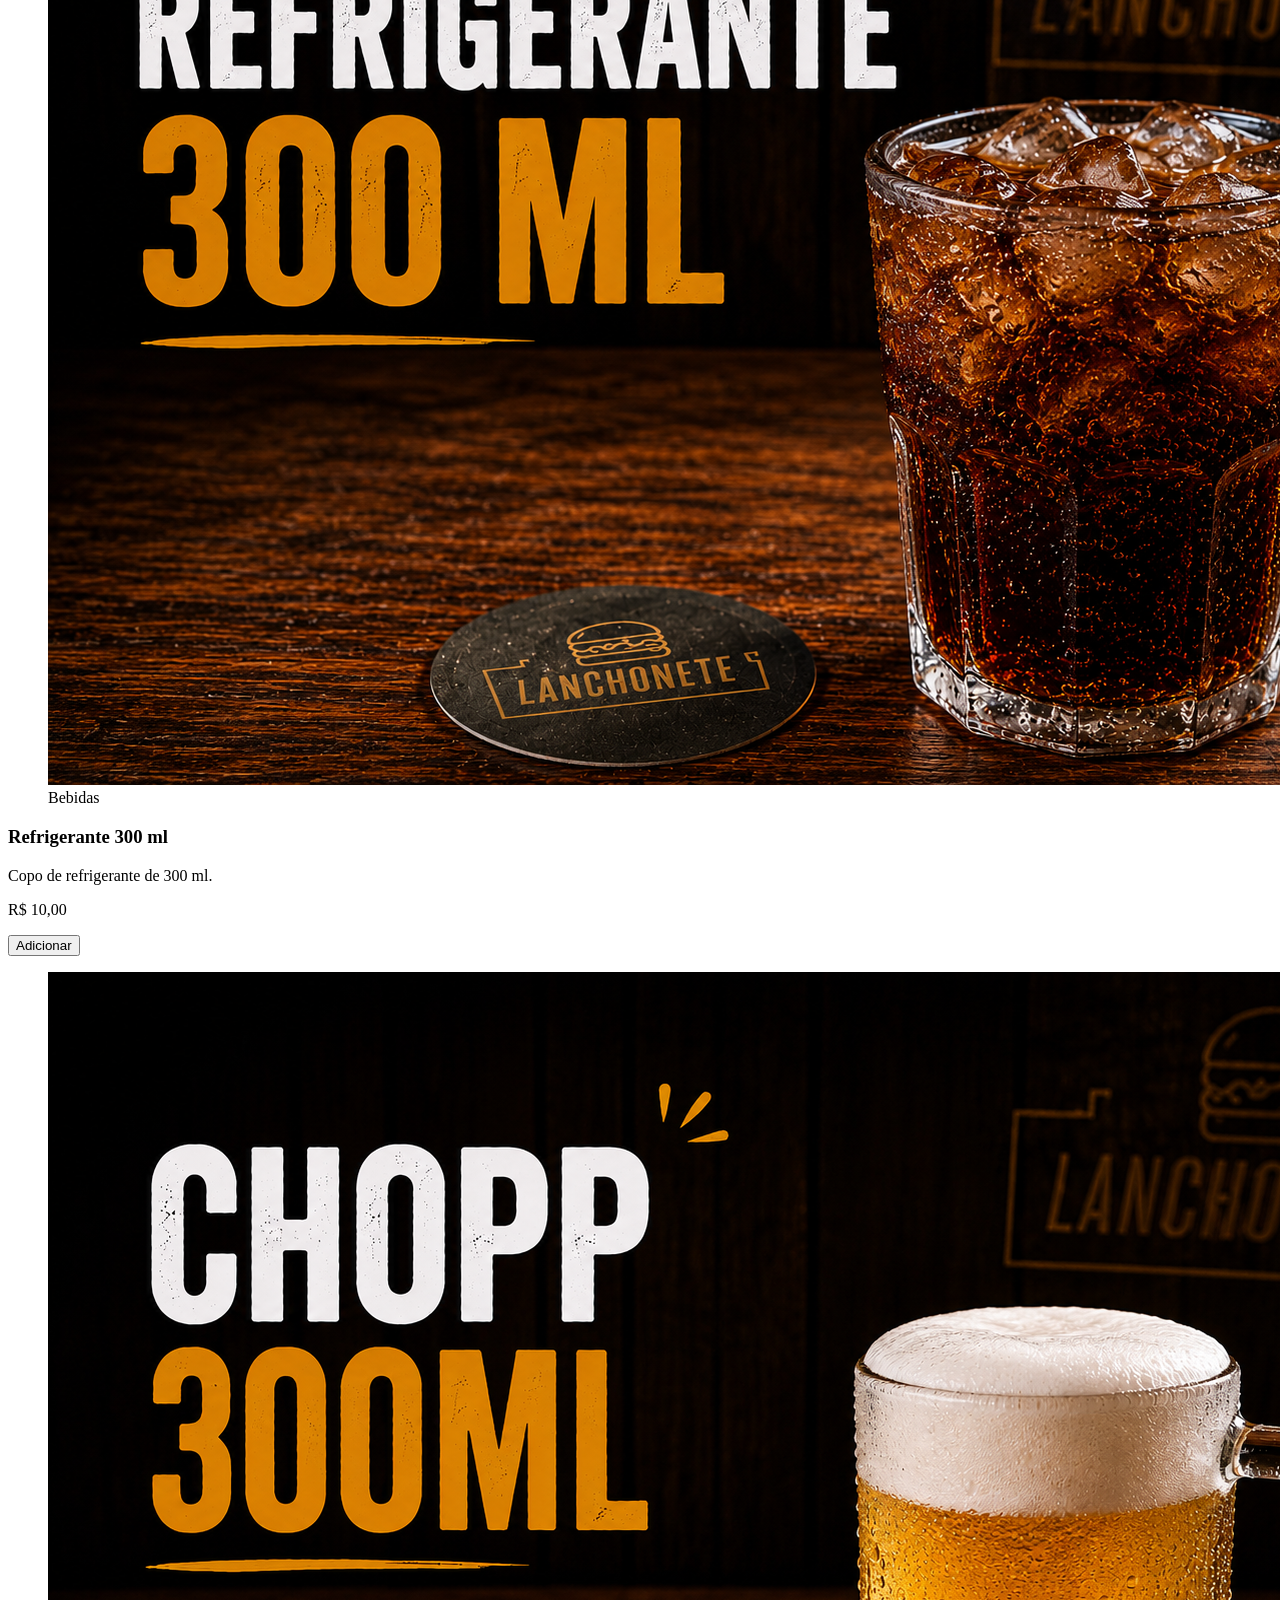
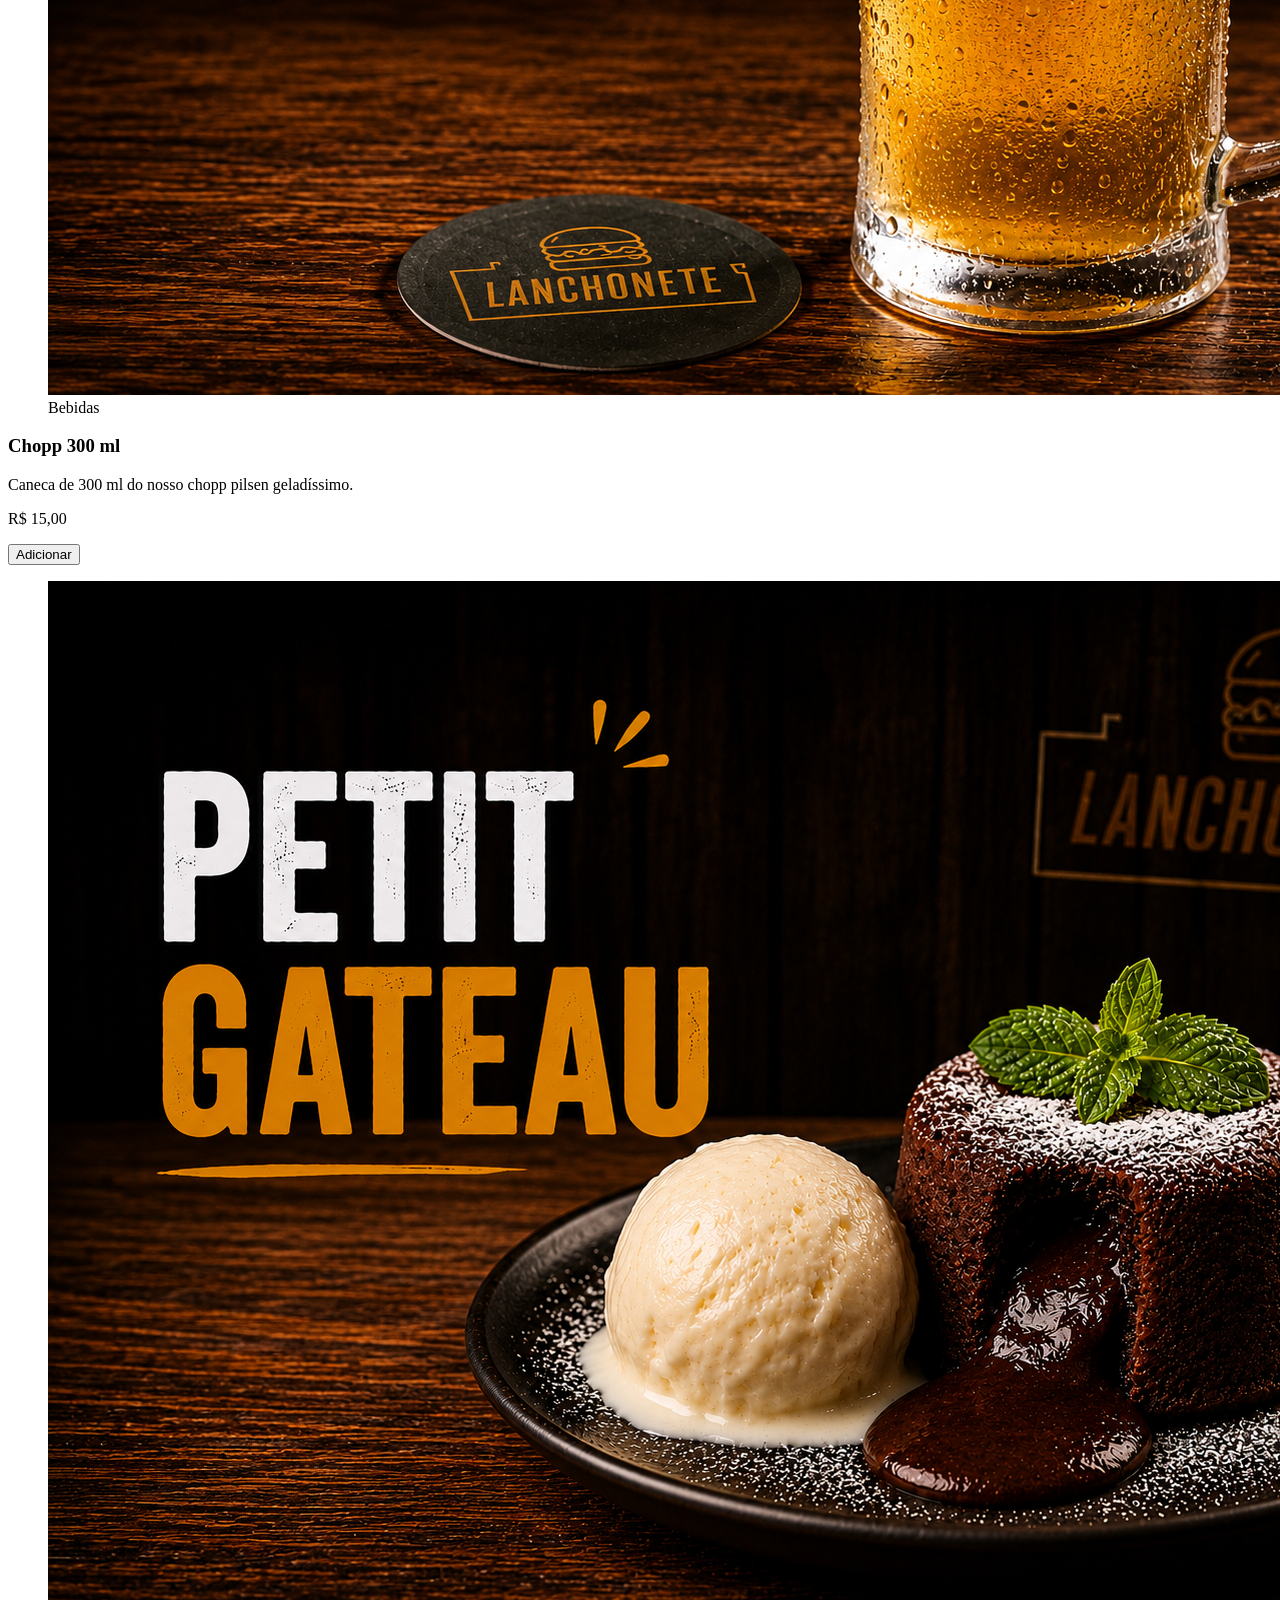
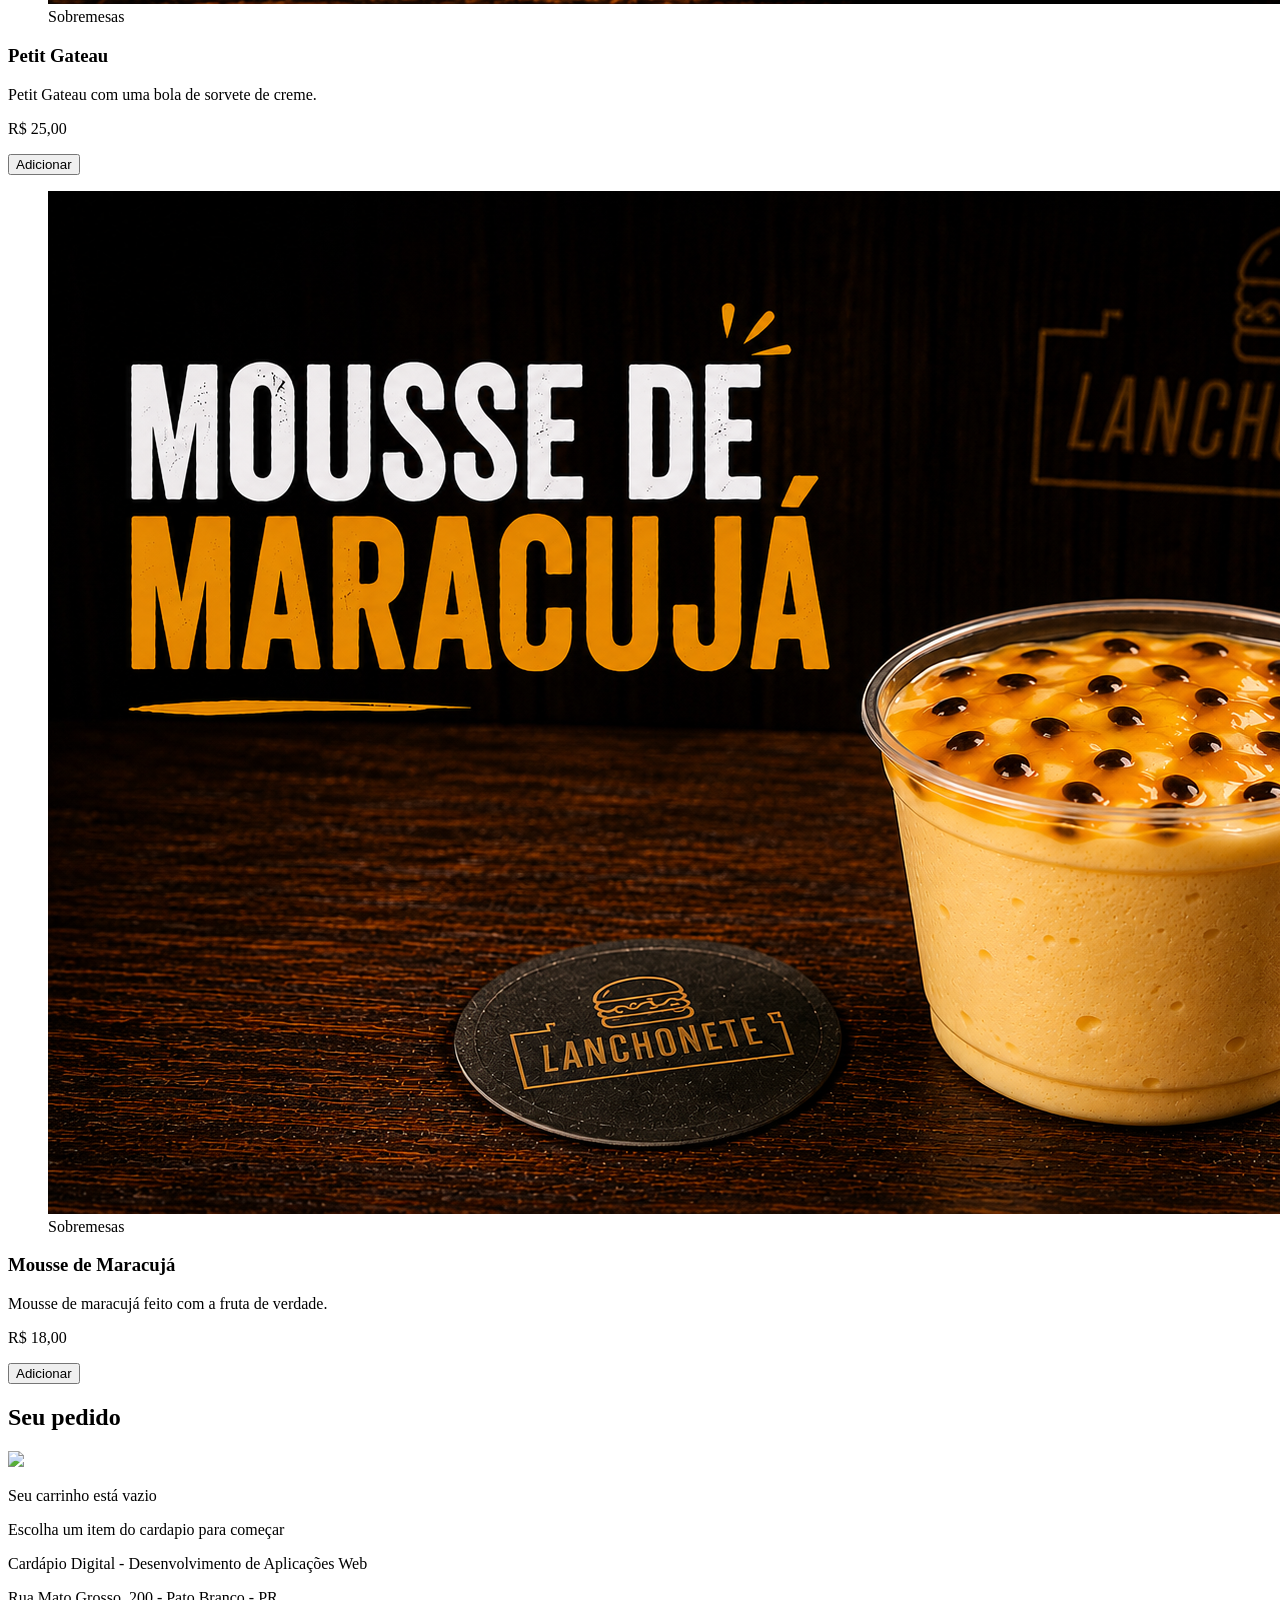
==== commit 8b924bed: "Aula 02/09" ====
--- a/cardapio-html/index.html
+++ b/cardapio-html/index.html
@@ -177,7 +177,13 @@
             </section>
 
             <aside>
-
+                <h2>Seu pedido</h2>
+
+                <div class="cart-empty">
+                    <img src=".assets/img/cart.svg""/>
+                    <p>Seu carrinho está vazio</p>
+                    <p>Escolha um item do cardapio para começar</p>
+                </div>
             </aside>
 
         </main>
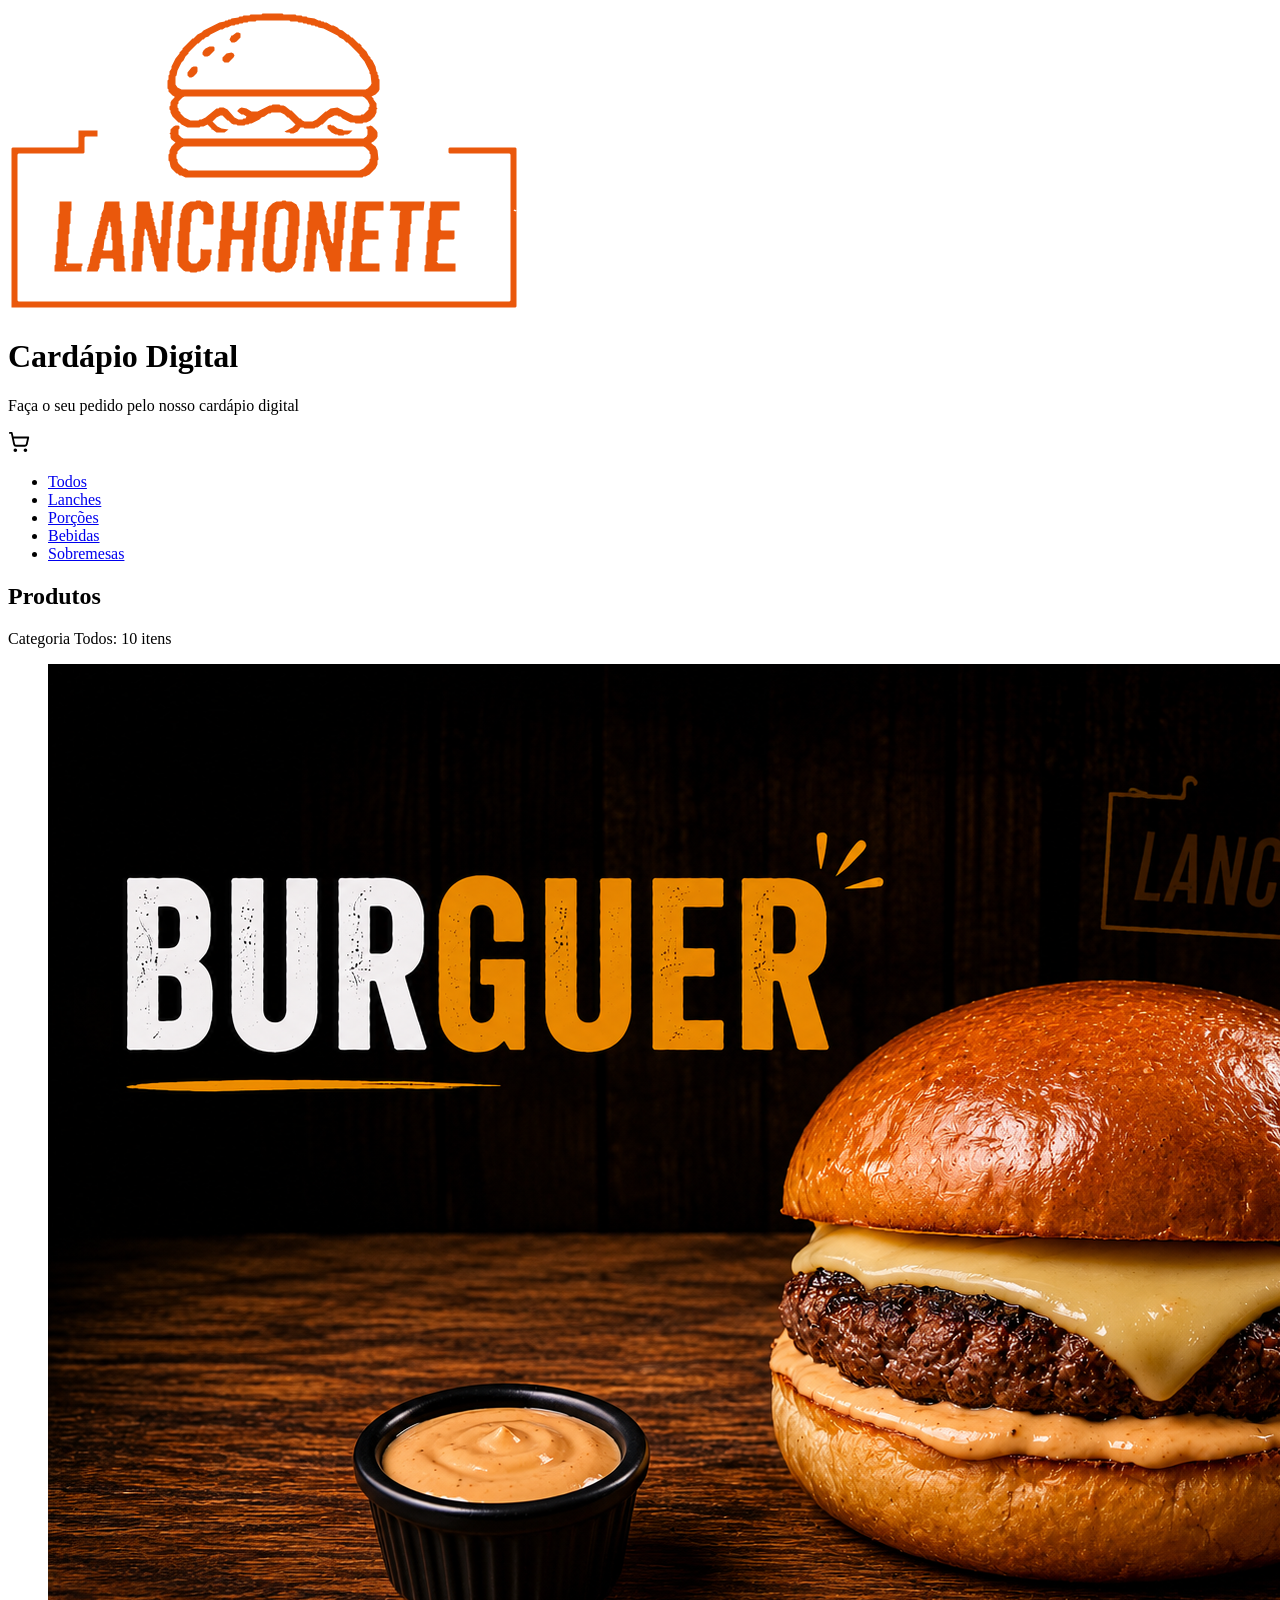
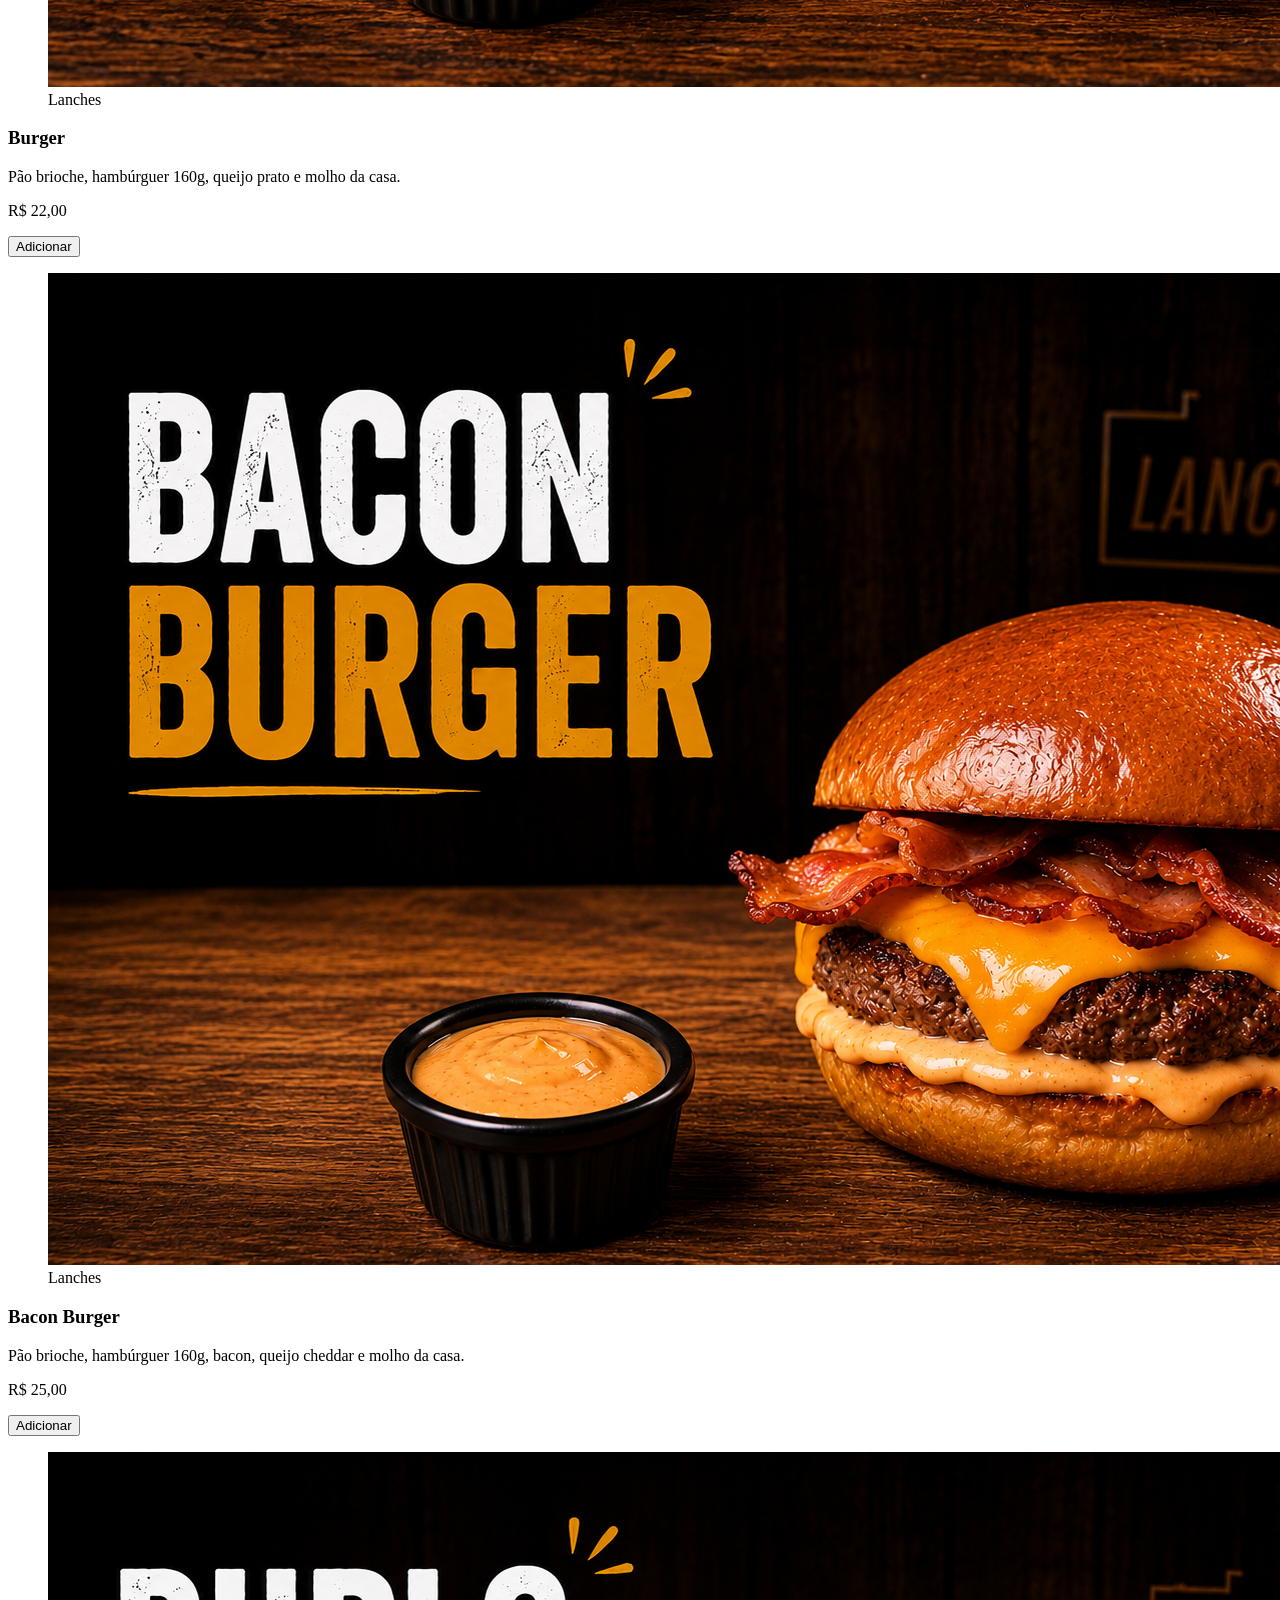
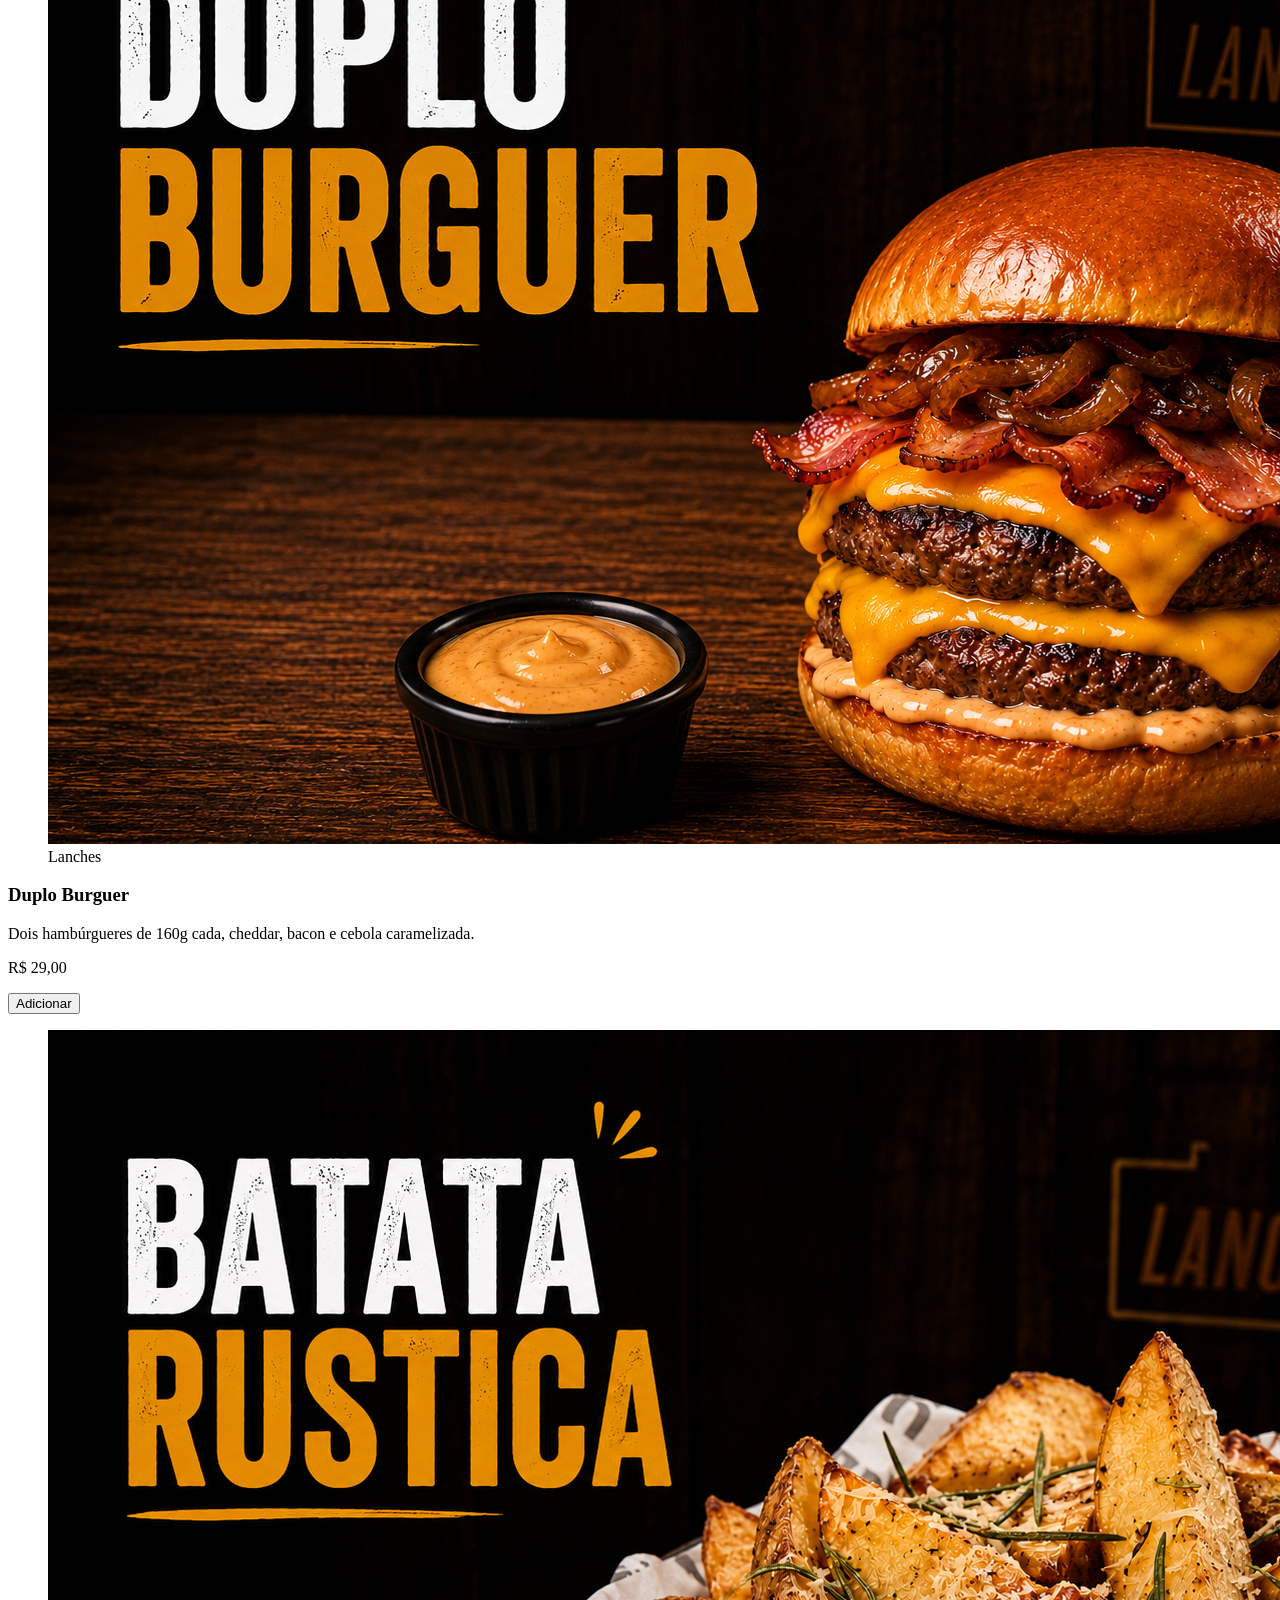
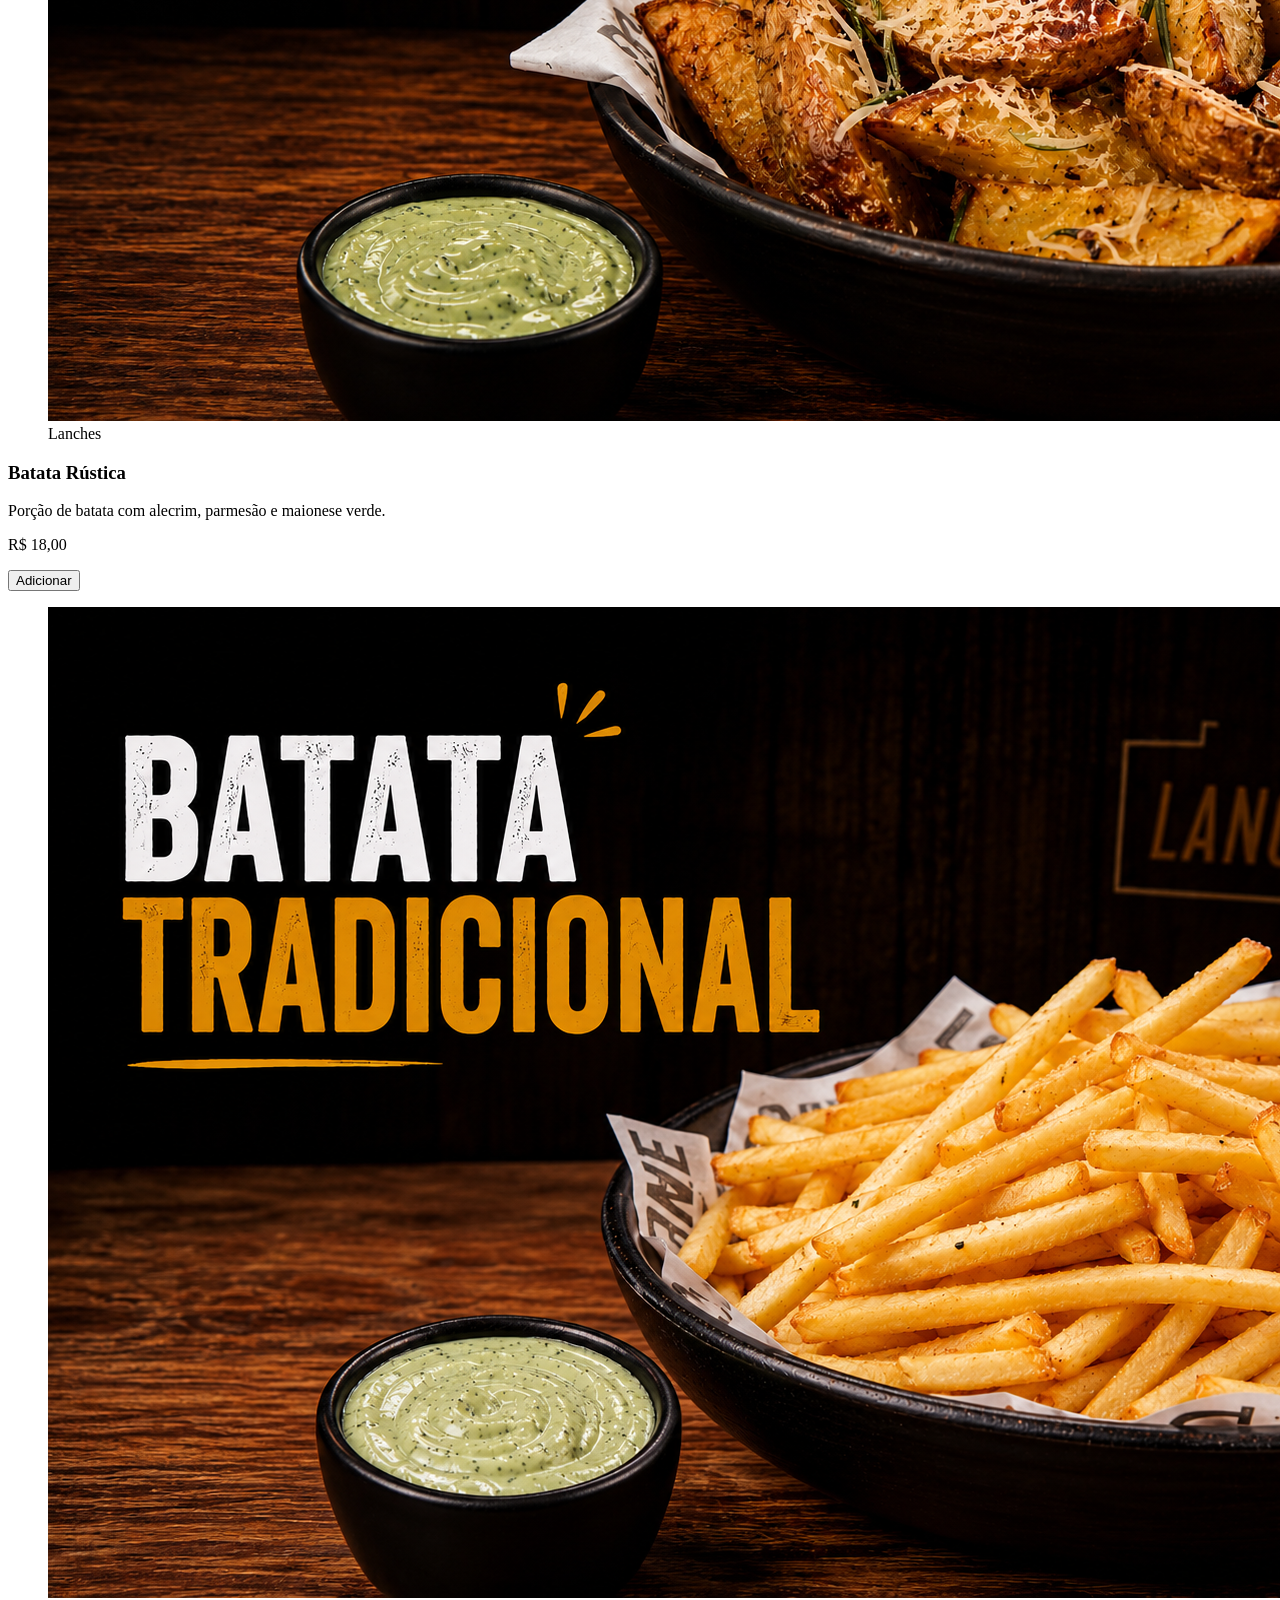
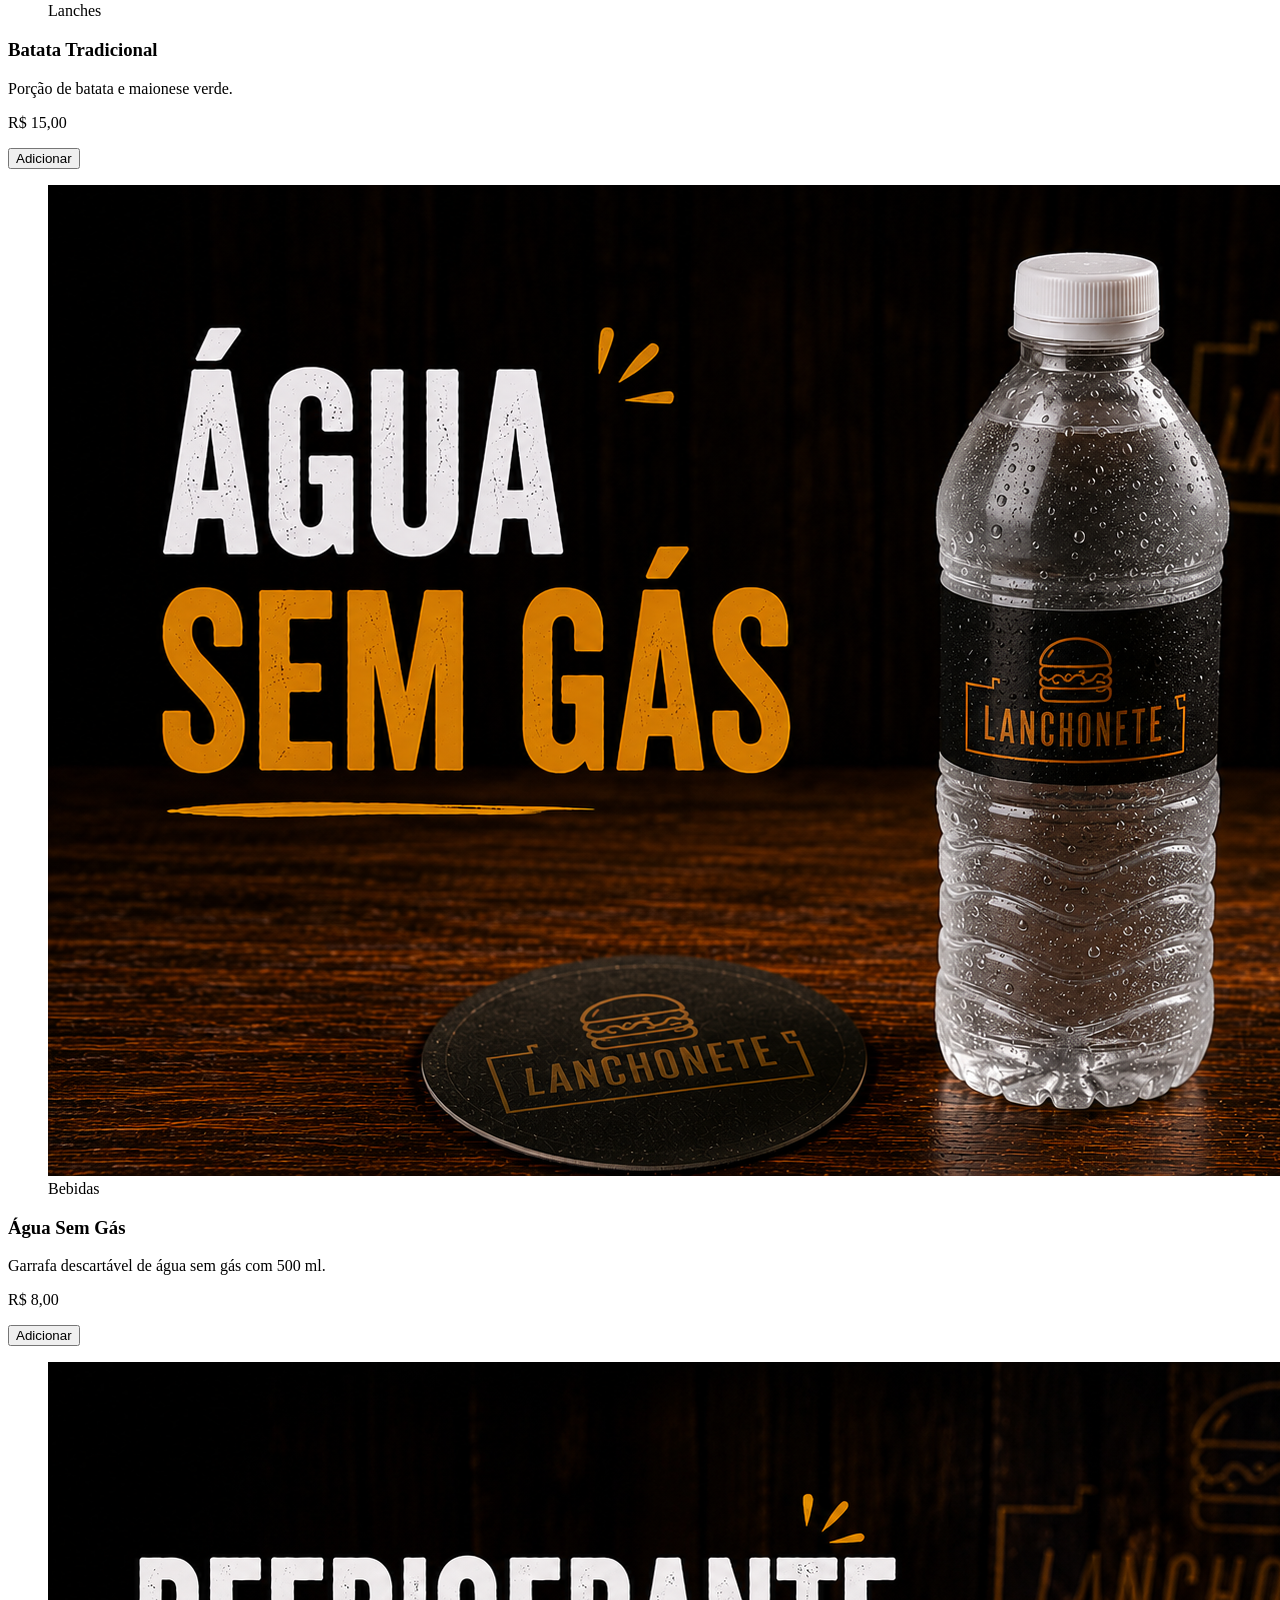
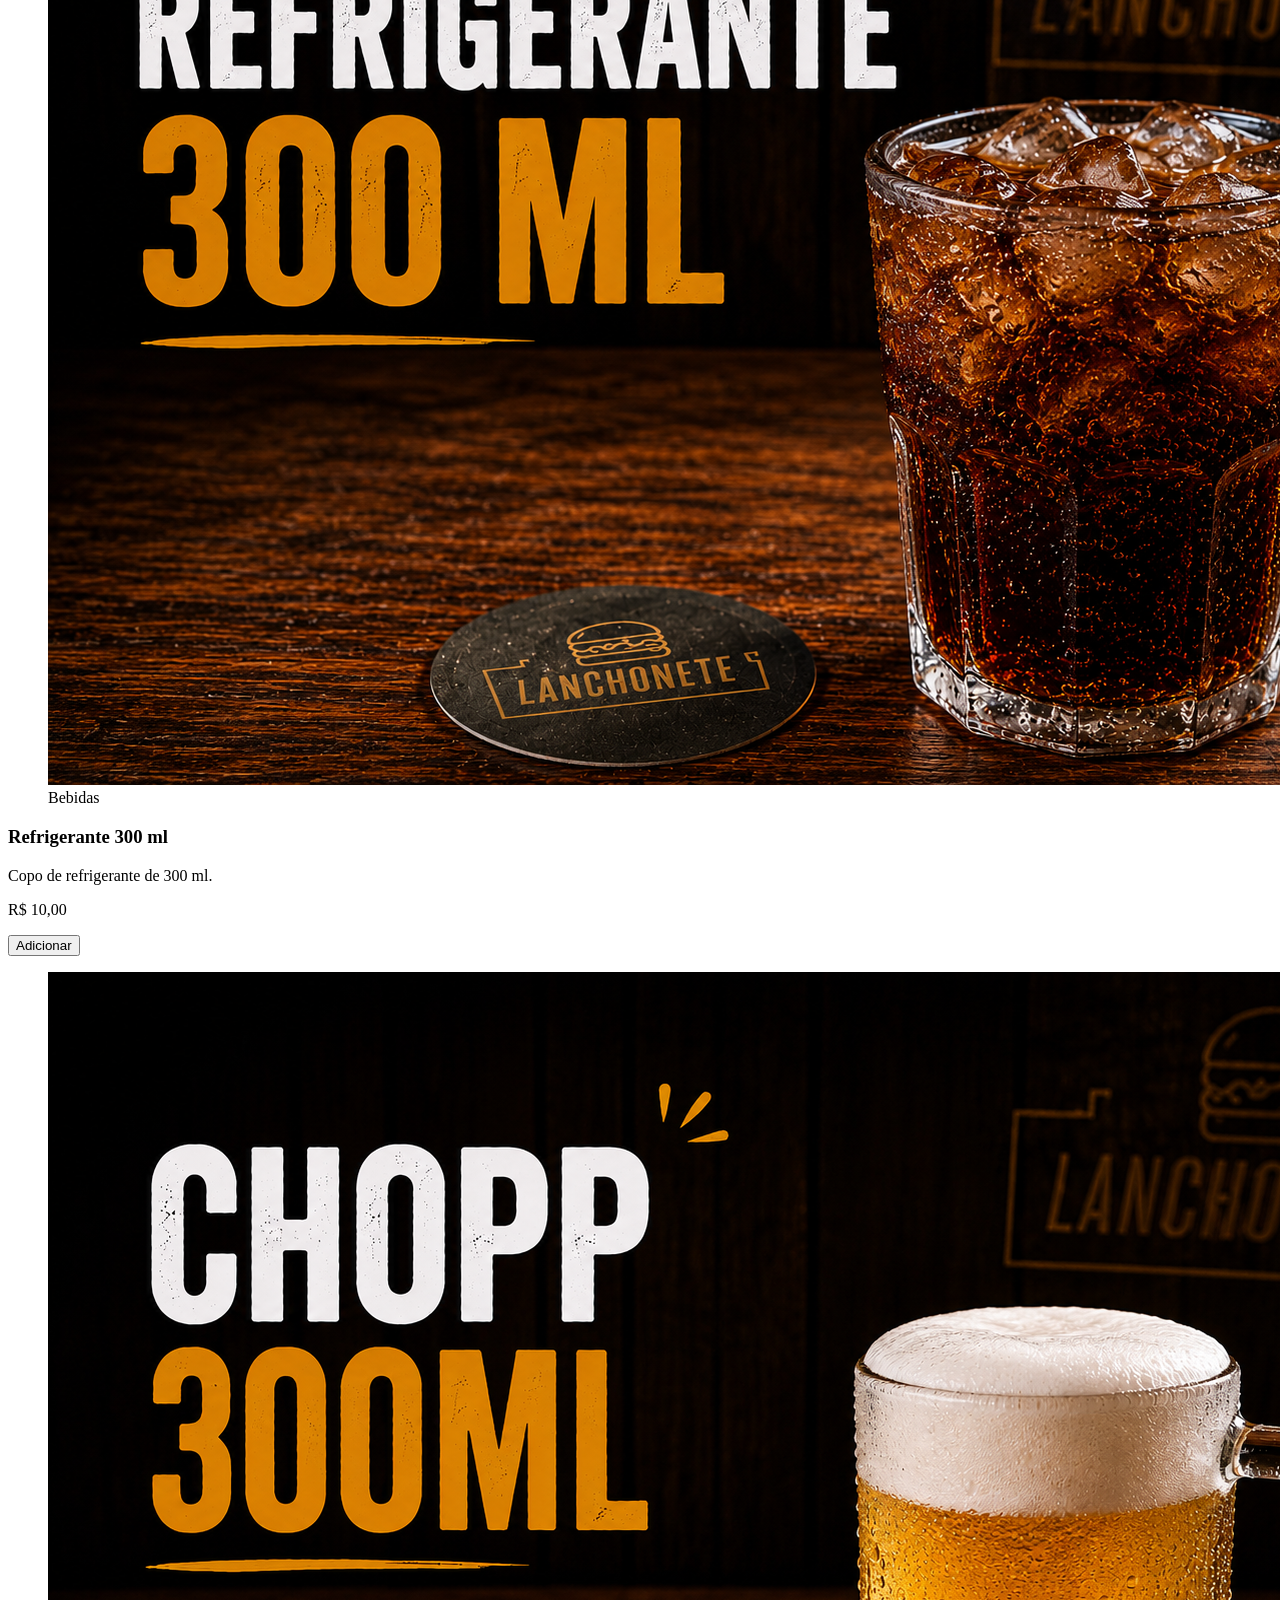
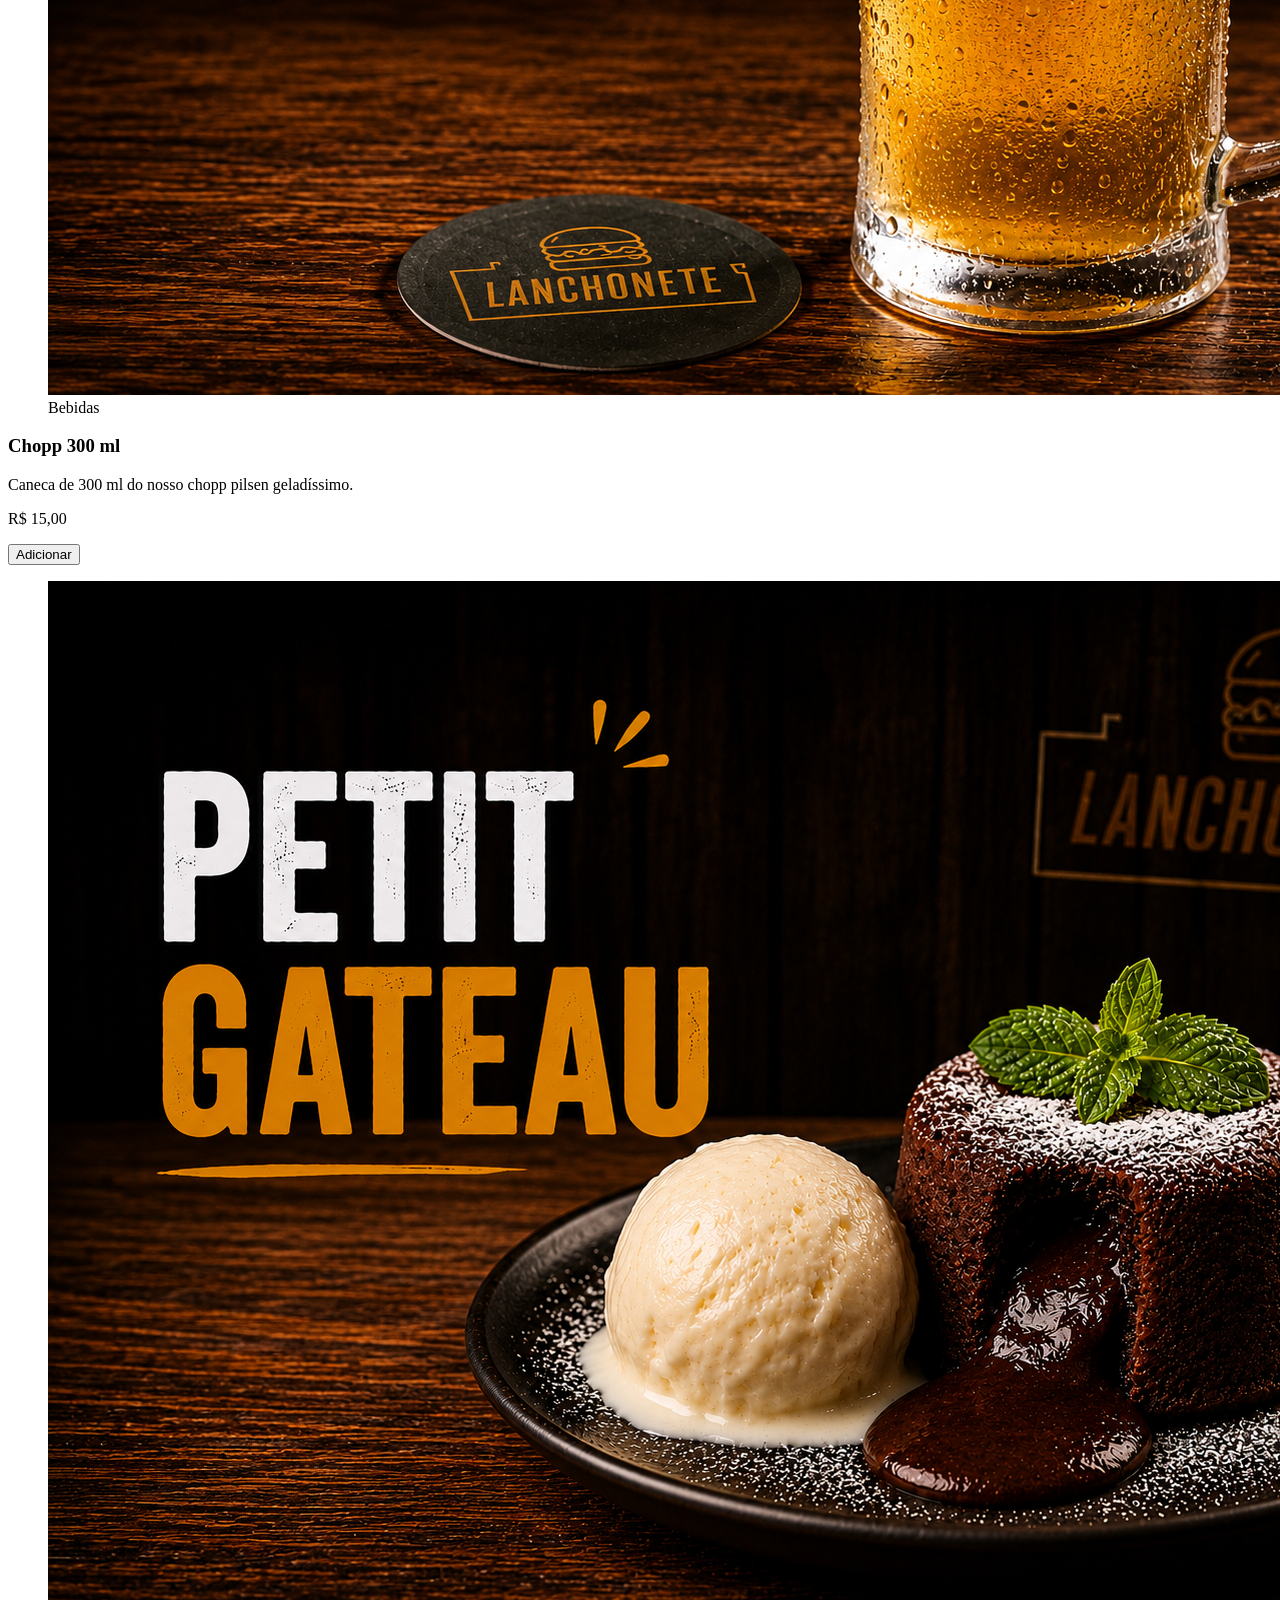
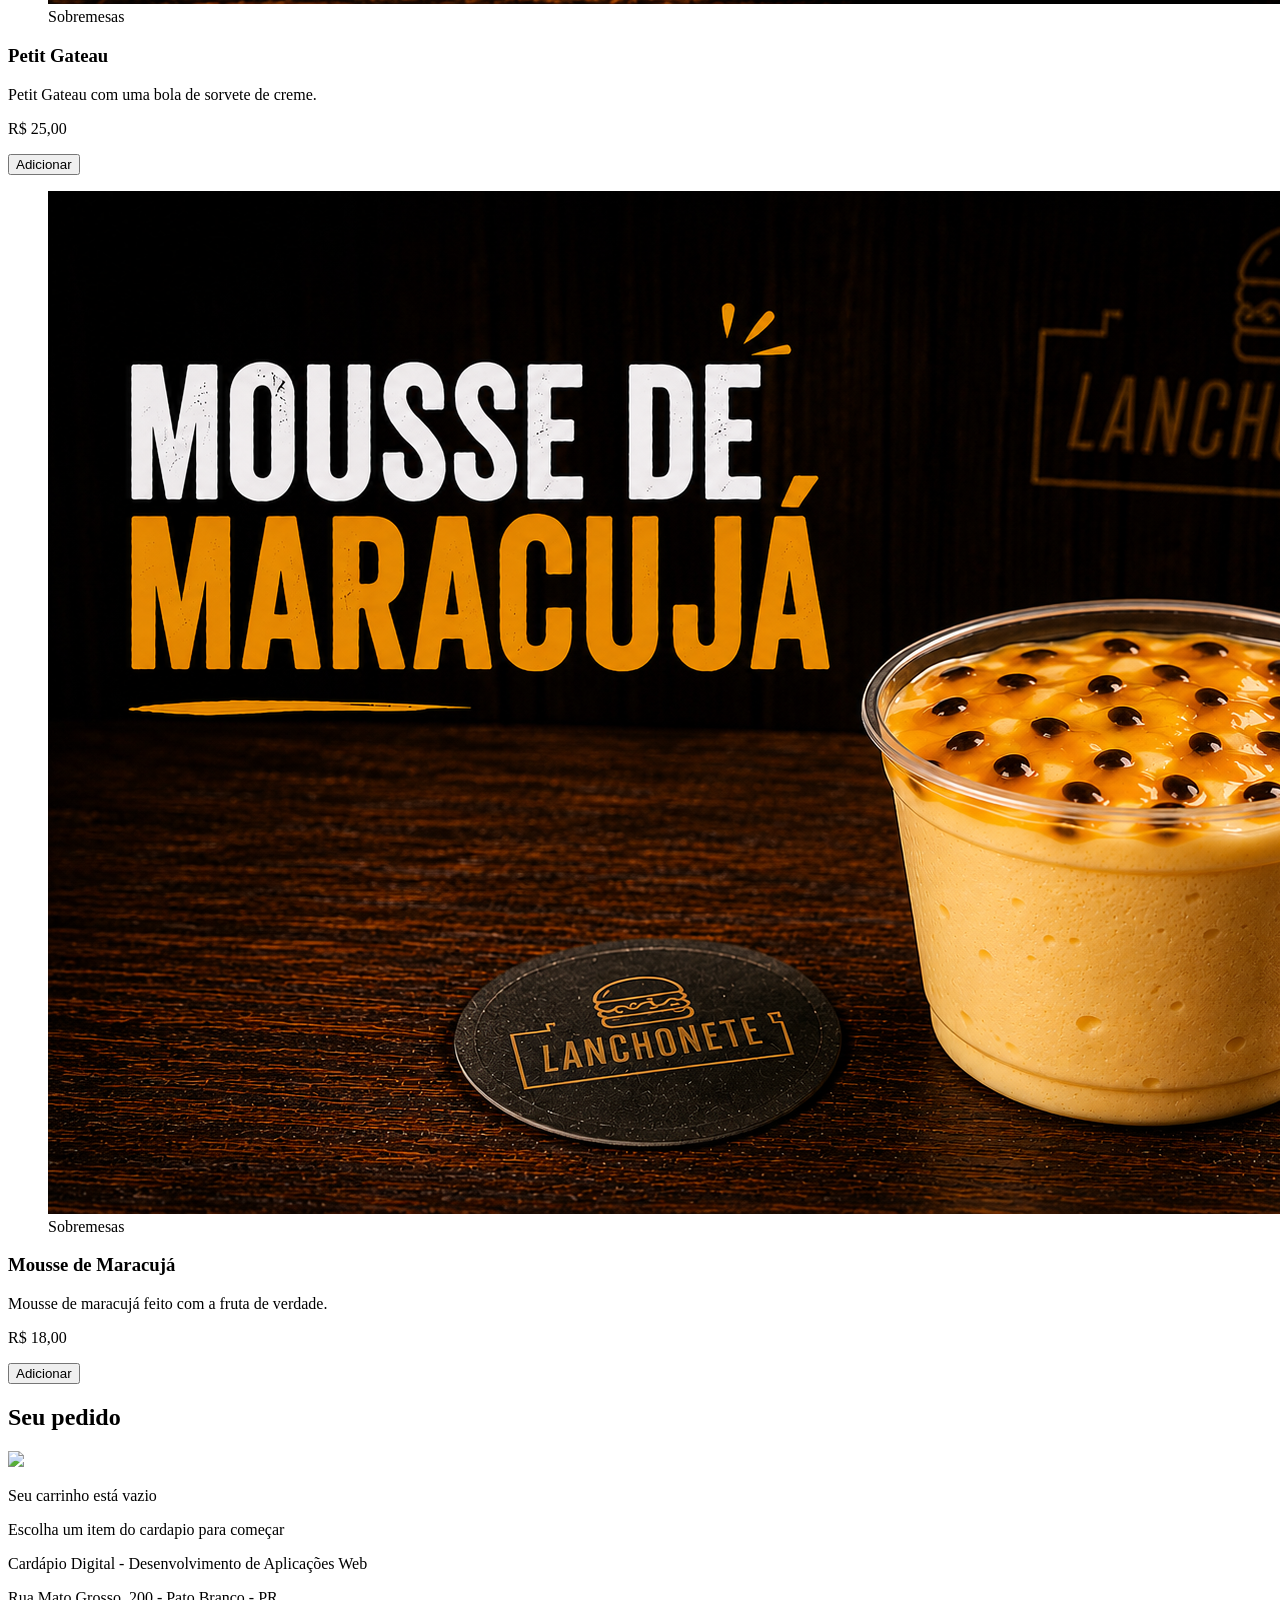
==== commit 918f2dd0: "Aula 11/09" ====
--- a/cardapio-html/index.html
+++ b/cardapio-html/index.html
@@ -50,7 +50,7 @@
             <section>
                 <header>
                     <h2>Produtos</h2>
-                    <p>10 itens</p>
+                    <p>Categoria <span id="selected-category">Todos</span>: 10 itens</p>
                 </header>
 
                 <article>
@@ -194,7 +194,7 @@
                 <p>Rua Mato Grosso, 200 - Pato Branco - PR</p>
             </div>
         </footer>
-
+        <script src="/assets/js/scripts.js"></script>
     </body>
 
 </html>
